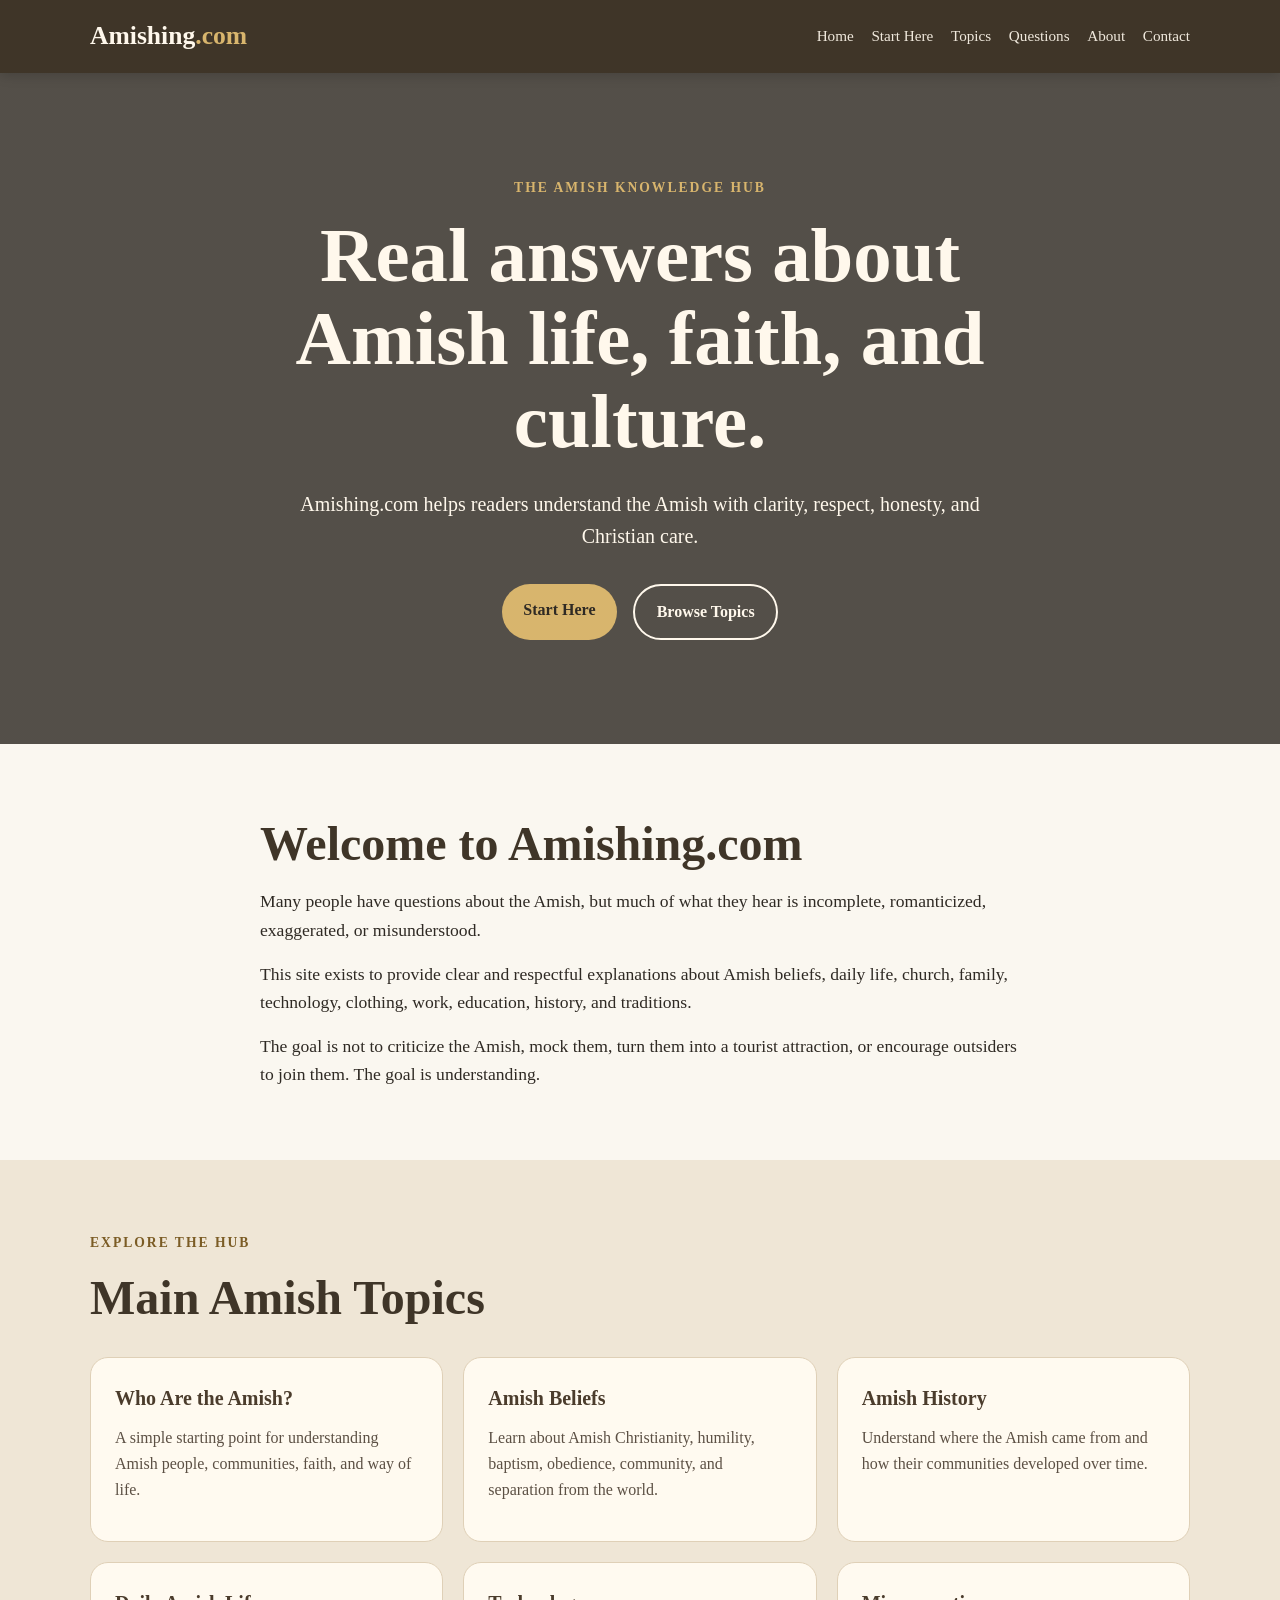
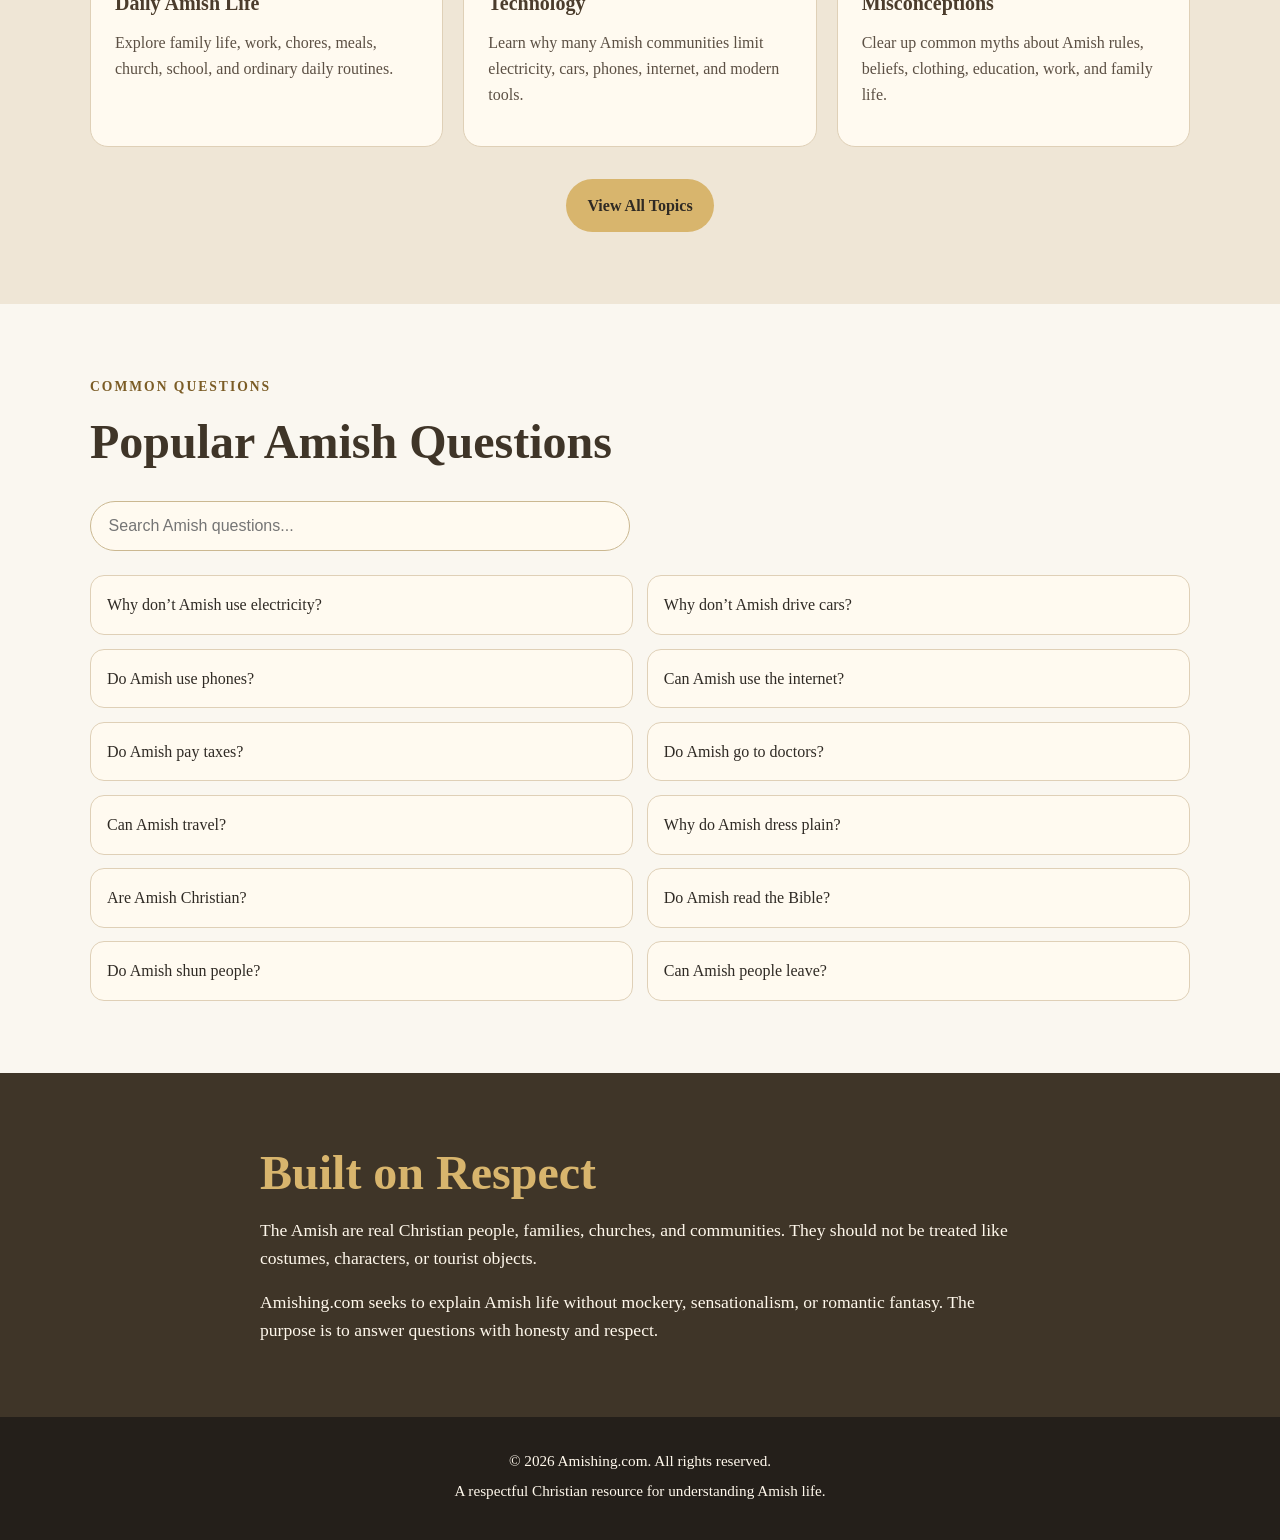
==== index.html @ 1b988a64 "Initial commit" ====
<!DOCTYPE html>
<html lang="en">
  <head>
    <meta charset="UTF-8" />
    <meta name="viewport" content="width=device-width, initial-scale=1.0" />

    <title>Amishing.com | The Amish Knowledge Hub</title>

    <meta
      name="description"
      content="Amishing.com is a respectful Christian knowledge hub for learning about Amish life, beliefs, culture, history, and common questions."
    />

    <link rel="stylesheet" href="styles.css" />
  </head>

  <body>
    <header class="site-header">
      <div class="container nav-container">
        <a href="index.html" class="logo">Amishing<span>.com</span></a>

        <button
          class="menu-toggle"
          id="menuToggle"
          aria-label="Open navigation menu"
        >
          ☰
        </button>

        <nav class="nav-menu" id="navMenu">
          <a href="index.html">Home</a>
          <a href="amish-overview.html">Start Here</a>
          <a href="topics.html">Topics</a>
          <a href="faq.html">Questions</a>
          <a href="about.html">About</a>
          <a href="contact.html">Contact</a>
        </nav>
      </div>
    </header>

    <main>
      <section class="hero">
        <div class="container hero-content">
          <p class="eyebrow">The Amish knowledge hub</p>

          <h1>Real answers about Amish life, faith, and culture.</h1>

          <p class="hero-text">
            Amishing.com helps readers understand the Amish with clarity,
            respect, honesty, and Christian care.
          </p>

          <div class="hero-buttons">
            <a href="amish-overview.html" class="btn primary">Start Here</a>
            <a href="topics.html" class="btn secondary">Browse Topics</a>
          </div>
        </div>
      </section>

      <section class="section intro">
        <div class="container narrow">
          <h2>Welcome to Amishing.com</h2>

          <p>
            Many people have questions about the Amish, but much of what they
            hear is incomplete, romanticized, exaggerated, or misunderstood.
          </p>

          <p>
            This site exists to provide clear and respectful explanations about
            Amish beliefs, daily life, church, family, technology, clothing,
            work, education, history, and traditions.
          </p>

          <p>
            The goal is not to criticize the Amish, mock them, turn them into a
            tourist attraction, or encourage outsiders to join them. The goal is
            understanding.
          </p>
        </div>
      </section>

      <section class="section hub-section">
        <div class="container">
          <div class="section-heading">
            <p class="eyebrow dark">Explore the hub</p>
            <h2>Main Amish Topics</h2>
          </div>

          <div class="card-grid">
            <a href="amish-overview.html" class="card">
              <h3>Who Are the Amish?</h3>
              <p>
                A simple starting point for understanding Amish people,
                communities, faith, and way of life.
              </p>
            </a>

            <a href="amish-beliefs.html" class="card">
              <h3>Amish Beliefs</h3>
              <p>
                Learn about Amish Christianity, humility, baptism, obedience,
                community, and separation from the world.
              </p>
            </a>

            <a href="amish-history.html" class="card">
              <h3>Amish History</h3>
              <p>
                Understand where the Amish came from and how their communities
                developed over time.
              </p>
            </a>

            <a href="amish-life.html" class="card">
              <h3>Daily Amish Life</h3>
              <p>
                Explore family life, work, chores, meals, church, school, and
                ordinary daily routines.
              </p>
            </a>

            <a href="amish-technology.html" class="card">
              <h3>Technology</h3>
              <p>
                Learn why many Amish communities limit electricity, cars,
                phones, internet, and modern tools.
              </p>
            </a>

            <a href="amish-misconceptions.html" class="card">
              <h3>Misconceptions</h3>
              <p>
                Clear up common myths about Amish rules, beliefs, clothing,
                education, work, and family life.
              </p>
            </a>
          </div>

          <div class="center-button">
            <a href="topics.html" class="btn primary">View All Topics</a>
          </div>
        </div>
      </section>

      <section class="section question-section">
        <div class="container">
          <div class="section-heading">
            <p class="eyebrow dark">Common questions</p>
            <h2>Popular Amish Questions</h2>
          </div>

          <input
            type="text"
            id="questionSearch"
            class="search-box"
            placeholder="Search Amish questions..."
          />

          <div class="question-list" id="questionList">
            <a href="amish-electricity.html"
              >Why don’t Amish use electricity?</a
            >
            <a href="amish-cars.html">Why don’t Amish drive cars?</a>
            <a href="amish-phones.html">Do Amish use phones?</a>
            <a href="amish-internet.html">Can Amish use the internet?</a>
            <a href="amish-taxes.html">Do Amish pay taxes?</a>
            <a href="amish-healthcare.html">Do Amish go to doctors?</a>
            <a href="amish-travel.html">Can Amish travel?</a>
            <a href="amish-dress.html">Why do Amish dress plain?</a>
            <a href="amish-faith.html">Are Amish Christian?</a>
            <a href="amish-bible.html">Do Amish read the Bible?</a>
            <a href="amish-shunning.html">Do Amish shun people?</a>
            <a href="amish-leaving.html">Can Amish people leave?</a>
          </div>
        </div>
      </section>

      <section class="section values-section">
        <div class="container narrow">
          <h2>Built on Respect</h2>

          <p>
            The Amish are real Christian people, families, churches, and
            communities. They should not be treated like costumes, characters,
            or tourist objects.
          </p>

          <p>
            Amishing.com seeks to explain Amish life without mockery,
            sensationalism, or romantic fantasy. The purpose is to answer
            questions with honesty and respect.
          </p>
        </div>
      </section>
    </main>

    <footer class="site-footer">
      <div class="container footer-content">
        <p>&copy; <span id="year"></span> Amishing.com. All rights reserved.</p>
        <p>A respectful Christian resource for understanding Amish life.</p>
      </div>
    </footer>

    <script src="main.js"></script>
  </body>
</html>
---- styles.css ----
* {
  box-sizing: border-box;
  margin: 0;
  padding: 0;
}

body {
  font-family: Georgia, "Times New Roman", serif;
  line-height: 1.6;
  color: #2f2a24;
  background: #faf7f0;
}

a {
  color: inherit;
  text-decoration: none;
}

.container {
  width: min(1100px, 92%);
  margin: 0 auto;
}

.narrow {
  max-width: 760px;
}

.site-header {
  background: #3f3528;
  color: #fff8ec;
  padding: 1rem 0;
  position: sticky;
  top: 0;
  z-index: 50;
  box-shadow: 0 2px 12px rgba(0, 0, 0, 0.18);
}

.nav-container {
  display: flex;
  justify-content: space-between;
  align-items: center;
  gap: 1rem;
}

.logo {
  font-size: 1.6rem;
  font-weight: bold;
  white-space: nowrap;
}

.logo span {
  color: #d8b56d;
}

.nav-menu {
  display: flex;
  align-items: center;
  gap: 1.1rem;
}

.nav-menu a {
  font-size: 0.95rem;
  opacity: 0.92;
  transition: color 0.2s ease, opacity 0.2s ease;
}

.nav-menu a:hover {
  color: #d8b56d;
  opacity: 1;
}

.menu-toggle {
  display: none;
  background: none;
  border: none;
  color: #fff8ec;
  font-size: 1.9rem;
  cursor: pointer;
}

.hero {
  background: linear-gradient(rgba(47, 42, 36, 0.82), rgba(47, 42, 36, 0.82)),
    url("logo.png");
  background-size: cover;
  background-position: center;
  color: #fff8ec;
  text-align: center;
  padding: 6.5rem 0;
}

.hero-content {
  max-width: 850px;
}

.eyebrow {
  text-transform: uppercase;
  letter-spacing: 2px;
  color: #d8b56d;
  font-size: 0.85rem;
  font-weight: bold;
  margin-bottom: 1rem;
}

.eyebrow.dark {
  color: #7b5c25;
}

h1 {
  font-size: clamp(2.4rem, 6vw, 4.8rem);
  line-height: 1.08;
  margin-bottom: 1.5rem;
}

h2 {
  font-size: clamp(2rem, 4vw, 3rem);
  line-height: 1.15;
  color: #3f3528;
}

h3 {
  font-size: 1.25rem;
  color: #4b3c2c;
}

.hero-text {
  font-size: 1.25rem;
  max-width: 720px;
  margin: 0 auto 2rem;
}

.hero-buttons {
  display: flex;
  gap: 1rem;
  justify-content: center;
  flex-wrap: wrap;
}

.btn {
  display: inline-block;
  padding: 0.85rem 1.35rem;
  border-radius: 999px;
  font-weight: bold;
  transition: transform 0.2s ease, box-shadow 0.2s ease;
}

.btn.primary {
  background: #d8b56d;
  color: #2f2a24;
}

.btn.secondary {
  border: 2px solid #fff8ec;
  color: #fff8ec;
}

.btn:hover {
  transform: translateY(-2px);
  box-shadow: 0 8px 18px rgba(0, 0, 0, 0.18);
}

.section {
  padding: 4.5rem 0;
}

.intro p,
.values-section p {
  margin-top: 1rem;
  font-size: 1.1rem;
}

.hub-section {
  background: #efe6d6;
}

.section-heading {
  margin-bottom: 2rem;
  max-width: 760px;
}

.card-grid {
  display: grid;
  grid-template-columns: repeat(3, 1fr);
  gap: 1.25rem;
}

.card {
  background: #fffaf0;
  padding: 1.5rem;
  border: 1px solid #dfd0b7;
  border-radius: 18px;
  min-height: 185px;
  transition: transform 0.2s ease, box-shadow 0.2s ease;
}

.card h3 {
  margin-bottom: 0.7rem;
}

.card p {
  color: #5c5044;
}

.card:hover {
  transform: translateY(-4px);
  box-shadow: 0 12px 26px rgba(47, 42, 36, 0.14);
}

.center-button {
  text-align: center;
  margin-top: 2rem;
}

.question-section {
  background: #faf7f0;
}

.search-box {
  width: 100%;
  max-width: 540px;
  padding: 0.95rem 1.1rem;
  border: 1px solid #cbb891;
  border-radius: 999px;
  margin-bottom: 1.5rem;
  font-size: 1rem;
  background: #fffaf0;
  color: #2f2a24;
}

.search-box:focus {
  outline: 2px solid #d8b56d;
  outline-offset: 2px;
}

.question-list {
  display: grid;
  grid-template-columns: repeat(2, 1fr);
  gap: 0.85rem;
}

.question-list a {
  background: #fffaf0;
  padding: 1rem;
  border-radius: 14px;
  border: 1px solid #dfd0b7;
  transition: background 0.2s ease, transform 0.2s ease;
}

.question-list a:hover {
  background: #efe6d6;
  transform: translateY(-2px);
}

.values-section {
  background: #3f3528;
  color: #fff8ec;
}

.values-section h2 {
  color: #d8b56d;
}

.site-footer {
  background: #241f1a;
  color: #fff8ec;
  text-align: center;
  padding: 2rem 0;
  font-size: 0.95rem;
}

.footer-content p {
  margin-bottom: 0.35rem;
}

@media (max-width: 900px) {
  .menu-toggle {
    display: block;
  }

  .nav-menu {
    display: none;
    position: absolute;
    top: 72px;
    right: 4%;
    width: 230px;
    background: #3f3528;
    flex-direction: column;
    align-items: flex-start;
    gap: 0;
    padding: 0.8rem;
    border-radius: 14px;
    box-shadow: 0 14px 30px rgba(0, 0, 0, 0.22);
  }

  .nav-menu.active {
    display: flex;
  }

  .nav-menu a {
    width: 100%;
    padding: 0.75rem;
    border-radius: 10px;
  }

  .nav-menu a:hover {
    background: rgba(255, 248, 236, 0.08);
  }

  .card-grid {
    grid-template-columns: 1fr;
  }

  .question-list {
    grid-template-columns: 1fr;
  }

  .hero {
    padding: 4.5rem 0;
  }
}
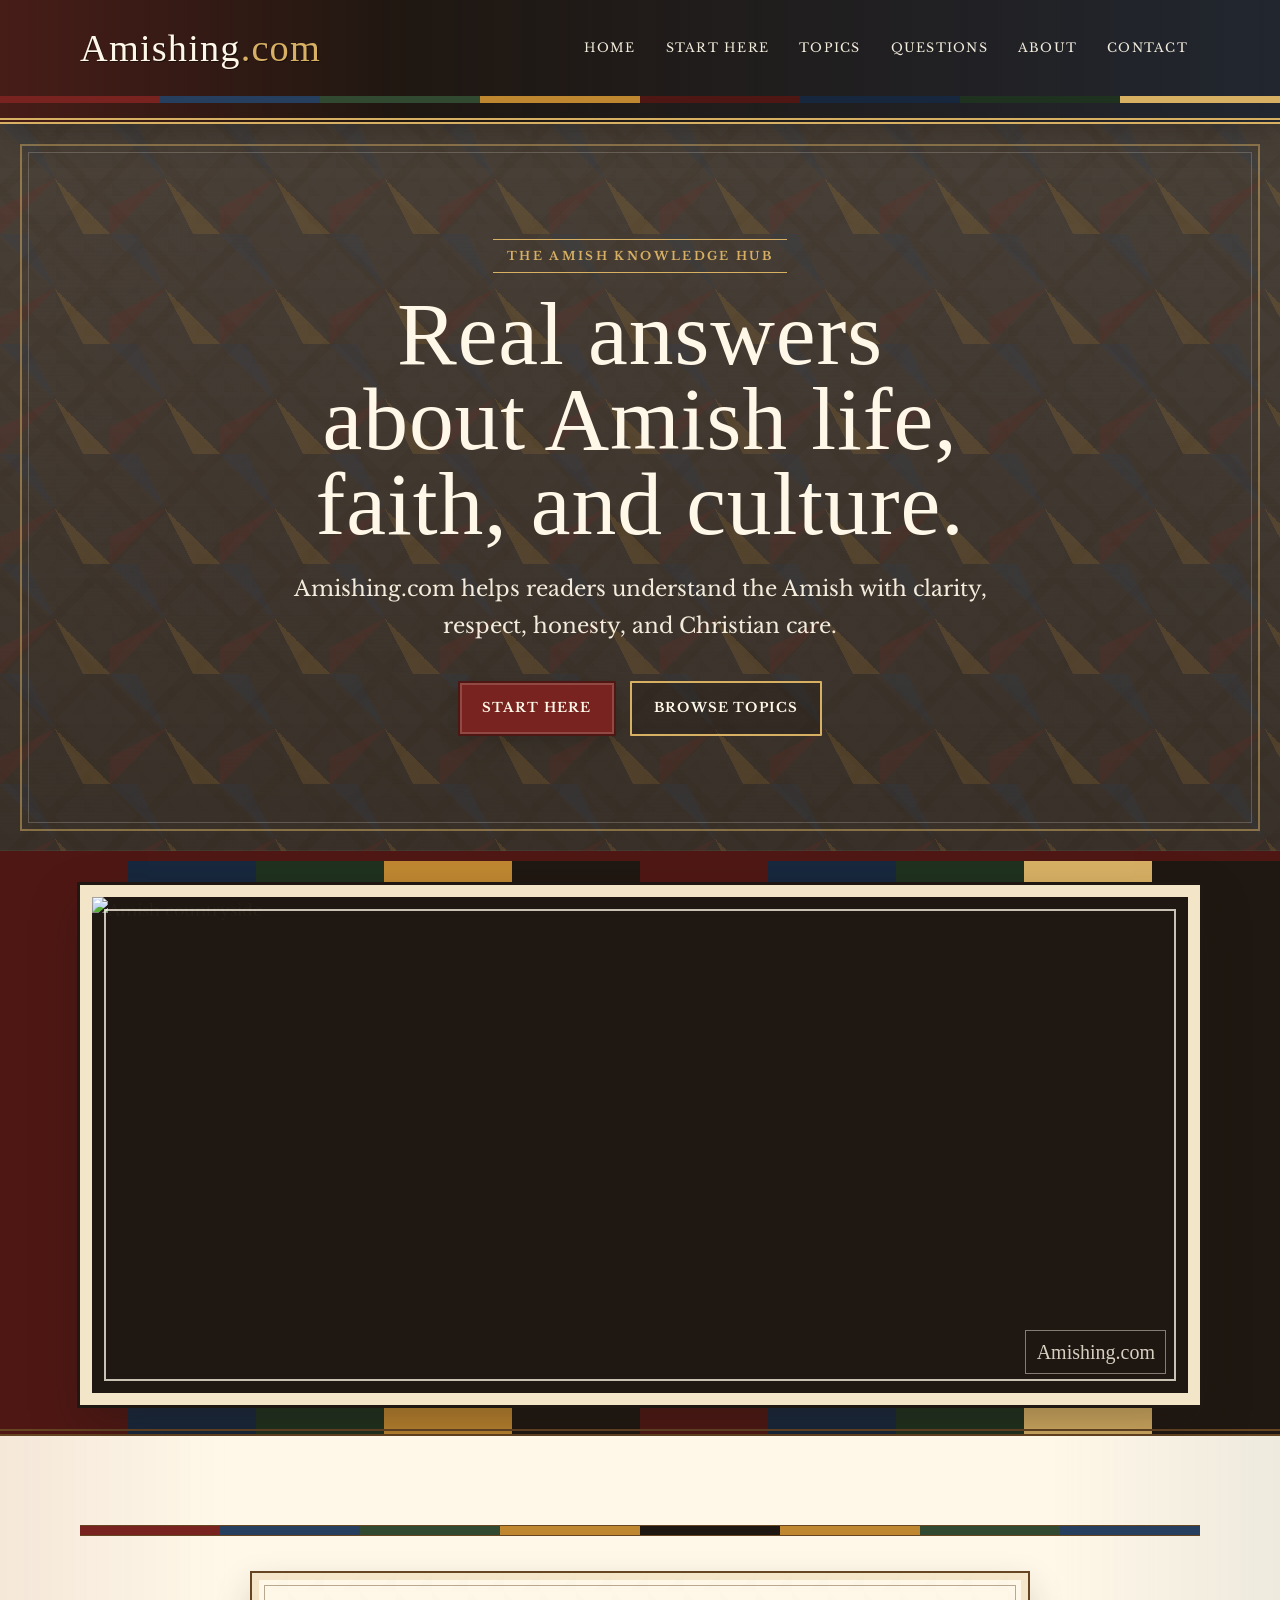
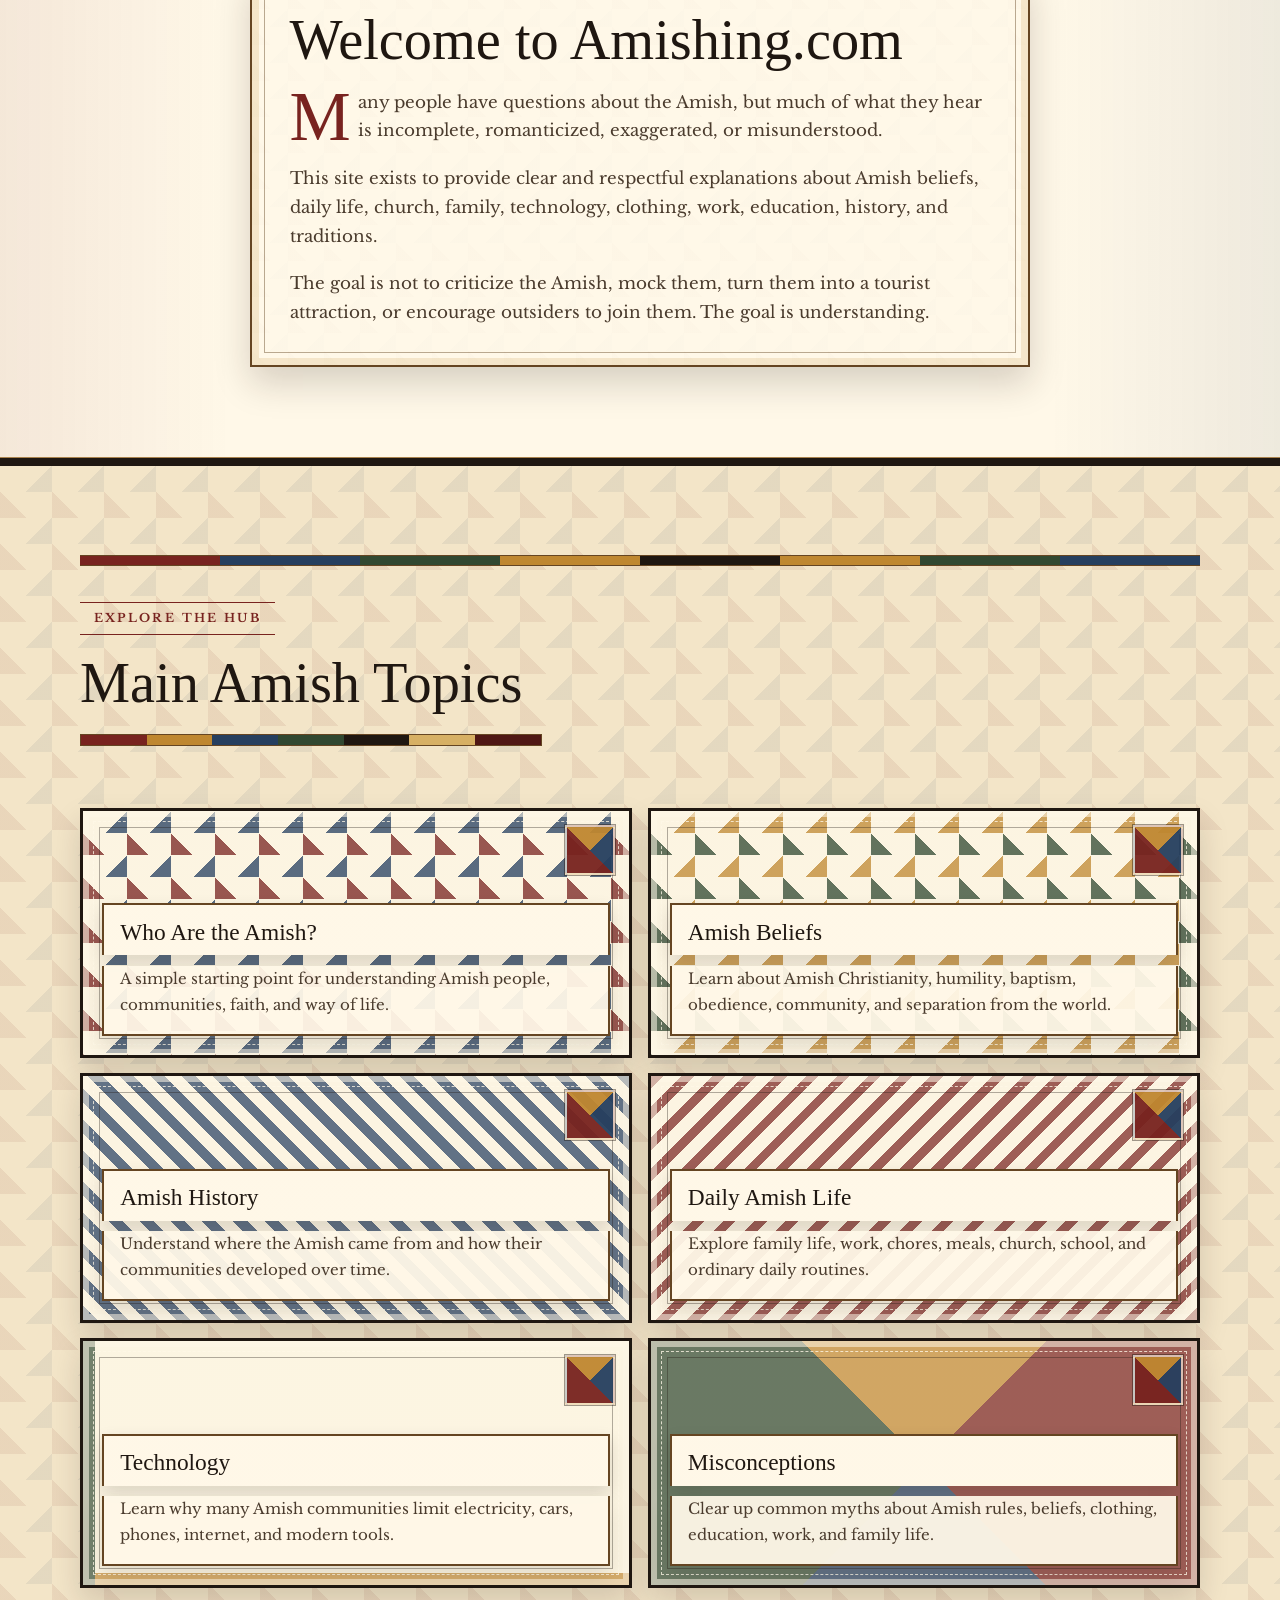
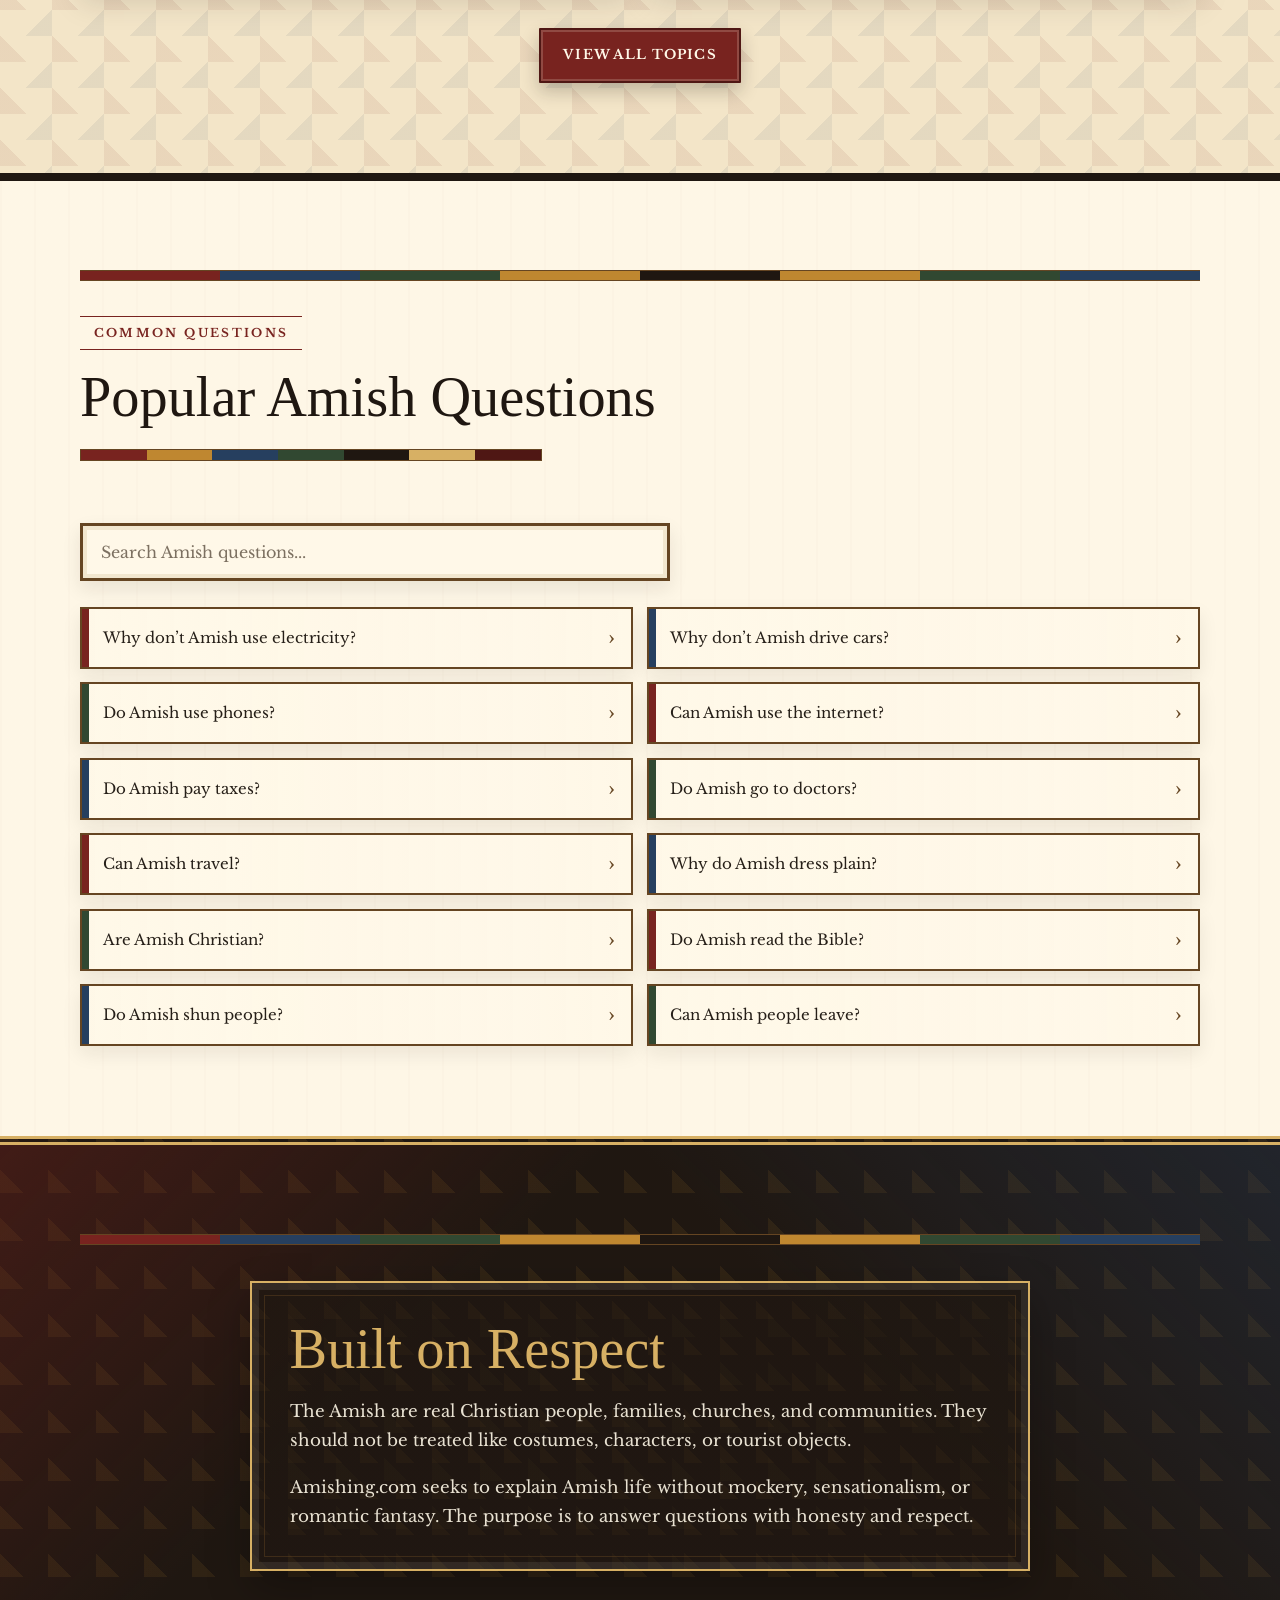
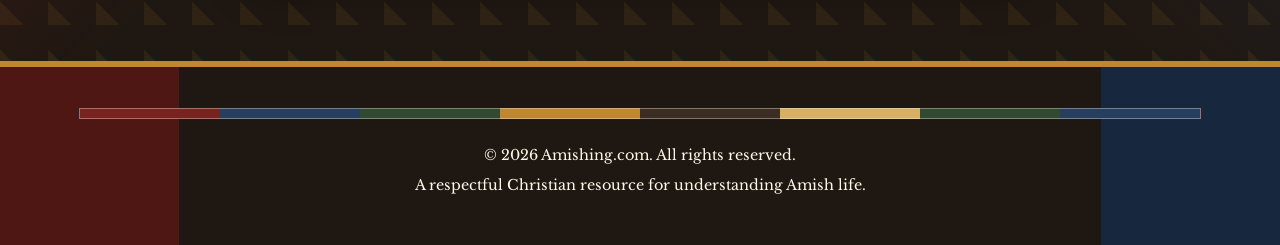
==== commit dd132b60: "Update" ====
--- a/index.html
+++ b/index.html
@@ -53,6 +53,36 @@
           <div class="hero-buttons">
             <a href="amish-overview.html" class="btn primary">Start Here</a>
             <a href="topics.html" class="btn secondary">Browse Topics</a>
+          </div>
+        </div>
+      </section>
+
+      <section class="slideshow-section" aria-label="Amish image slideshow">
+        <div class="container">
+          <div class="slideshow" id="homepageSlideshow">
+            <img
+              src="slideshow1.png"
+              class="slide active"
+              alt="Amish countryside"
+            />
+            <img
+              src="slideshow2.png"
+              class="slide"
+              alt="Amish horse and buggy"
+            />
+            <img src="slideshow3.png" class="slide" alt="Amish farm" />
+            <img
+              src="slideshow4.png"
+              class="slide"
+              alt="Amish community life"
+            />
+            <img src="slideshow5.png" class="slide" alt="Amish home" />
+            <img
+              src="slideshow6.png"
+              class="slide"
+              alt="Amish church and faith"
+            />
+            <img src="slideshow7.png" class="slide" alt="Amish landscape" />
           </div>
         </div>
       </section>
--- a/styles.css
+++ b/styles.css
@@ -1,14 +1,103 @@
+@import url("https://fonts.googleapis.com/css2?family=IM+Fell+English:ital@0;1&family=Libre+Baskerville:wght@400;700&display=swap");
+
+:root {
+  --ink: #261f18;
+  --ink-soft: #4a3b2d;
+
+  --paper: #fbf3df;
+  --paper-warm: #f3e5c8;
+  --paper-deep: #e4cfaa;
+
+  --barn-red: #78231f;
+  --barn-red-dark: #4f1714;
+
+  --indigo: #263f5f;
+  --indigo-dark: #17273d;
+
+  --forest: #314831;
+  --forest-dark: #1f311f;
+
+  --mustard: #bf8730;
+  --mustard-soft: #d7b064;
+
+  --brown: #3a2d21;
+  --brown-dark: #1f1711;
+
+  --line: #a9824c;
+  --line-dark: #654522;
+
+  --cream: #fff8e8;
+
+  --shadow-soft: rgba(31, 23, 17, 0.18);
+  --shadow-deep: rgba(31, 23, 17, 0.34);
+}
+
 * {
   box-sizing: border-box;
   margin: 0;
   padding: 0;
 }
 
+html {
+  scroll-behavior: smooth;
+}
+
 body {
-  font-family: Georgia, "Times New Roman", serif;
-  line-height: 1.6;
-  color: #2f2a24;
-  background: #faf7f0;
+  font-family: "Libre Baskerville", Georgia, "Times New Roman", serif;
+  line-height: 1.72;
+  color: var(--ink);
+  background: radial-gradient(
+      circle at 12% 12%,
+      rgba(120, 35, 31, 0.08),
+      transparent 24%
+    ),
+    radial-gradient(circle at 85% 8%, rgba(38, 63, 95, 0.08), transparent 26%),
+    radial-gradient(circle at 50% 92%, rgba(191, 135, 48, 0.1), transparent 28%),
+    linear-gradient(45deg, rgba(101, 69, 34, 0.055) 25%, transparent 25%) 0 0 /
+      28px 28px,
+    linear-gradient(-45deg, rgba(101, 69, 34, 0.04) 25%, transparent 25%) 0 14px /
+      28px 28px,
+    var(--paper);
+}
+
+body::before {
+  content: "";
+  position: fixed;
+  inset: 0;
+  pointer-events: none;
+  z-index: -1;
+  opacity: 0.14;
+  background-image: linear-gradient(
+      45deg,
+      transparent 46%,
+      var(--line) 47%,
+      var(--line) 53%,
+      transparent 54%
+    ),
+    linear-gradient(
+      -45deg,
+      transparent 46%,
+      var(--line) 47%,
+      var(--line) 53%,
+      transparent 54%
+    );
+  background-size: 96px 96px;
+}
+
+body::after {
+  content: "";
+  position: fixed;
+  inset: 0;
+  pointer-events: none;
+  z-index: -1;
+  opacity: 0.18;
+  background: repeating-linear-gradient(
+    0deg,
+    rgba(31, 23, 17, 0.035) 0,
+    rgba(31, 23, 17, 0.035) 1px,
+    transparent 1px,
+    transparent 4px
+  );
 }
 
 a {
@@ -17,22 +106,49 @@
 }
 
 .container {
-  width: min(1100px, 92%);
+  width: min(1120px, 92%);
   margin: 0 auto;
 }
 
 .narrow {
-  max-width: 760px;
-}
+  max-width: 780px;
+}
+
+/* HEADER */
 
 .site-header {
-  background: #3f3528;
-  color: #fff8ec;
-  padding: 1rem 0;
+  background: linear-gradient(
+      90deg,
+      rgba(120, 35, 31, 0.45),
+      transparent 32%,
+      rgba(38, 63, 95, 0.38)
+    ),
+    var(--brown-dark);
+  color: var(--cream);
+  padding: 0.95rem 0;
   position: sticky;
   top: 0;
   z-index: 50;
-  box-shadow: 0 2px 12px rgba(0, 0, 0, 0.18);
+  border-bottom: 6px double var(--mustard-soft);
+  box-shadow: 0 10px 28px var(--shadow-deep);
+}
+
+.site-header::after {
+  content: "";
+  display: block;
+  height: 7px;
+  margin-top: 0.9rem;
+  background: linear-gradient(
+    90deg,
+    var(--barn-red) 0 12.5%,
+    var(--indigo) 12.5% 25%,
+    var(--forest) 25% 37.5%,
+    var(--mustard) 37.5% 50%,
+    var(--barn-red-dark) 50% 62.5%,
+    var(--indigo-dark) 62.5% 75%,
+    var(--forest-dark) 75% 87.5%,
+    var(--mustard-soft) 87.5% 100%
+  );
 }
 
 .nav-container {
@@ -43,192 +159,628 @@
 }
 
 .logo {
-  font-size: 1.6rem;
-  font-weight: bold;
+  font-family: "IM Fell English", Georgia, serif;
+  font-size: clamp(1.85rem, 3vw, 2.4rem);
+  font-weight: 400;
+  letter-spacing: 0.03em;
   white-space: nowrap;
+  color: var(--cream);
+  text-shadow: 1px 1px 0 rgba(0, 0, 0, 0.45);
 }
 
 .logo span {
-  color: #d8b56d;
+  color: var(--mustard-soft);
 }
 
 .nav-menu {
   display: flex;
   align-items: center;
-  gap: 1.1rem;
+  gap: 0.35rem;
 }
 
 .nav-menu a {
-  font-size: 0.95rem;
-  opacity: 0.92;
-  transition: color 0.2s ease, opacity 0.2s ease;
+  font-size: 0.78rem;
+  letter-spacing: 0.1em;
+  text-transform: uppercase;
+  padding: 0.55rem 0.7rem;
+  border: 1px solid transparent;
+  color: var(--cream);
+  opacity: 0.94;
+  transition: background 0.2s ease, border-color 0.2s ease, color 0.2s ease;
 }
 
 .nav-menu a:hover {
-  color: #d8b56d;
-  opacity: 1;
+  color: var(--mustard-soft);
+  background: rgba(255, 248, 232, 0.07);
+  border-color: rgba(215, 176, 100, 0.55);
 }
 
 .menu-toggle {
   display: none;
-  background: none;
-  border: none;
-  color: #fff8ec;
-  font-size: 1.9rem;
+  background: rgba(255, 248, 232, 0.04);
+  border: 2px solid rgba(215, 176, 100, 0.8);
+  color: var(--cream);
+  font-size: 1.8rem;
+  width: 44px;
+  height: 44px;
   cursor: pointer;
 }
 
+/* HERO */
+
 .hero {
-  background: linear-gradient(rgba(47, 42, 36, 0.82), rgba(47, 42, 36, 0.82)),
+  position: relative;
+  overflow: hidden;
+  background: linear-gradient(rgba(31, 23, 17, 0.8), rgba(31, 23, 17, 0.88)),
     url("logo.png");
   background-size: cover;
   background-position: center;
-  color: #fff8ec;
+  color: var(--cream);
   text-align: center;
-  padding: 6.5rem 0;
+  padding: clamp(5.5rem, 9vw, 8.6rem) 0;
+  border-bottom: 10px solid var(--barn-red-dark);
+}
+
+.hero::before {
+  content: "";
+  position: absolute;
+  inset: 1.25rem;
+  border: 2px solid rgba(215, 176, 100, 0.5);
+  outline: 1px solid rgba(255, 248, 232, 0.2);
+  outline-offset: -9px;
+  pointer-events: none;
+  z-index: 1;
+}
+
+.hero::after {
+  content: "";
+  position: absolute;
+  inset: 0;
+  opacity: 0.17;
+  background: conic-gradient(
+      from 45deg,
+      transparent 0 25%,
+      var(--mustard) 25% 30%,
+      transparent 30% 50%,
+      var(--barn-red) 50% 55%,
+      transparent 55% 75%,
+      var(--indigo) 75% 80%,
+      transparent 80%
+    )
+    0 0 / 110px 110px;
 }
 
 .hero-content {
-  max-width: 850px;
+  position: relative;
+  z-index: 2;
+  max-width: 920px;
 }
 
 .eyebrow {
+  display: inline-block;
+  color: var(--mustard-soft);
+  font-size: 0.74rem;
+  font-weight: 700;
+  letter-spacing: 0.2em;
   text-transform: uppercase;
-  letter-spacing: 2px;
-  color: #d8b56d;
-  font-size: 0.85rem;
-  font-weight: bold;
-  margin-bottom: 1rem;
+  margin-bottom: 1.15rem;
+  padding: 0.35rem 0.85rem;
+  border-top: 1px solid currentColor;
+  border-bottom: 1px solid currentColor;
 }
 
 .eyebrow.dark {
-  color: #7b5c25;
+  color: var(--barn-red);
+}
+
+h1,
+h2,
+h3 {
+  font-family: "IM Fell English", Georgia, serif;
+  font-weight: 400;
 }
 
 h1 {
-  font-size: clamp(2.4rem, 6vw, 4.8rem);
-  line-height: 1.08;
-  margin-bottom: 1.5rem;
+  font-size: clamp(2.9rem, 7vw, 6rem);
+  line-height: 0.95;
+  letter-spacing: 0.01em;
+  margin-bottom: 1.55rem;
+  text-wrap: balance;
 }
 
 h2 {
-  font-size: clamp(2rem, 4vw, 3rem);
-  line-height: 1.15;
-  color: #3f3528;
+  font-size: clamp(2.2rem, 4.4vw, 3.65rem);
+  line-height: 1.05;
+  color: var(--brown-dark);
+  text-wrap: balance;
 }
 
 h3 {
-  font-size: 1.25rem;
-  color: #4b3c2c;
+  font-size: 1.46rem;
+  line-height: 1.12;
+  color: var(--brown-dark);
 }
 
 .hero-text {
-  font-size: 1.25rem;
-  max-width: 720px;
-  margin: 0 auto 2rem;
+  font-size: clamp(1.05rem, 2vw, 1.34rem);
+  max-width: 770px;
+  margin: 0 auto 2.25rem;
+  color: rgba(255, 248, 232, 0.94);
 }
 
 .hero-buttons {
   display: flex;
-  gap: 1rem;
+  gap: 0.9rem;
   justify-content: center;
   flex-wrap: wrap;
 }
 
 .btn {
   display: inline-block;
-  padding: 0.85rem 1.35rem;
-  border-radius: 999px;
-  font-weight: bold;
-  transition: transform 0.2s ease, box-shadow 0.2s ease;
+  padding: 0.88rem 1.38rem;
+  font-size: 0.82rem;
+  font-weight: 700;
+  letter-spacing: 0.09em;
+  text-transform: uppercase;
+  border-radius: 1px;
+  border: 2px solid transparent;
+  transition: background 0.2s ease, color 0.2s ease, transform 0.2s ease;
 }
 
 .btn.primary {
-  background: #d8b56d;
-  color: #2f2a24;
+  background: var(--barn-red);
+  color: var(--cream);
+  border-color: var(--barn-red-dark);
+  box-shadow: inset 0 0 0 2px rgba(255, 248, 232, 0.18),
+    0 8px 18px rgba(31, 23, 17, 0.24);
 }
 
 .btn.secondary {
-  border: 2px solid #fff8ec;
-  color: #fff8ec;
+  background: rgba(31, 23, 17, 0.28);
+  border-color: var(--mustard-soft);
+  color: var(--cream);
 }
 
 .btn:hover {
   transform: translateY(-2px);
-  box-shadow: 0 8px 18px rgba(0, 0, 0, 0.18);
-}
+  background: var(--indigo);
+  color: var(--cream);
+}
+
+/* SLIDESHOW */
+
+.slideshow-section {
+  background: linear-gradient(
+    90deg,
+    var(--barn-red-dark) 0 10%,
+    var(--indigo-dark) 10% 20%,
+    var(--forest-dark) 20% 30%,
+    var(--mustard) 30% 40%,
+    var(--brown-dark) 40% 50%,
+    var(--barn-red-dark) 50% 60%,
+    var(--indigo-dark) 60% 70%,
+    var(--forest-dark) 70% 80%,
+    var(--mustard-soft) 80% 90%,
+    var(--brown-dark) 90% 100%
+  );
+  padding: 1.5rem 0;
+  border-bottom: 7px double var(--line-dark);
+}
+
+.slideshow {
+  position: relative;
+  width: 100%;
+  height: clamp(270px, 42vw, 520px);
+  overflow: hidden;
+  border: 12px solid var(--paper-warm);
+  outline: 3px solid var(--brown-dark);
+  background: var(--brown-dark);
+  box-shadow: 0 20px 44px var(--shadow-deep);
+}
+
+.slideshow::before {
+  content: "";
+  position: absolute;
+  inset: 12px;
+  z-index: 2;
+  pointer-events: none;
+  border: 2px solid rgba(255, 248, 232, 0.76);
+  outline: 1px solid rgba(31, 23, 17, 0.42);
+  outline-offset: -7px;
+}
+
+.slideshow::after {
+  content: "Amishing.com";
+  position: absolute;
+  right: 1.35rem;
+  bottom: 1.15rem;
+  z-index: 3;
+  font-family: "IM Fell English", Georgia, serif;
+  font-size: 1.25rem;
+  color: rgba(255, 248, 232, 0.82);
+  background: rgba(31, 23, 17, 0.34);
+  border: 1px solid rgba(255, 248, 232, 0.45);
+  padding: 0.25rem 0.65rem;
+}
+
+.slide {
+  position: absolute;
+  inset: 0;
+  width: 100%;
+  height: 100%;
+  object-fit: cover;
+  opacity: 0;
+  transform: scale(1.04);
+  transition: opacity 1.2s ease, transform 4.5s ease;
+}
+
+.slide.active {
+  opacity: 1;
+  transform: scale(1);
+}
+
+/* GENERAL SECTIONS */
 
 .section {
-  padding: 4.5rem 0;
+  position: relative;
+  padding: clamp(4rem, 7vw, 6.35rem) 0;
+}
+
+.section::before {
+  content: "";
+  display: block;
+  height: 9px;
+  width: min(1120px, 92%);
+  margin: 0 auto 2.2rem;
+  background: linear-gradient(
+    90deg,
+    var(--barn-red) 0 12.5%,
+    var(--indigo) 12.5% 25%,
+    var(--forest) 25% 37.5%,
+    var(--mustard) 37.5% 50%,
+    var(--brown-dark) 50% 62.5%,
+    var(--mustard) 62.5% 75%,
+    var(--forest) 75% 87.5%,
+    var(--indigo) 87.5% 100%
+  );
+  border-top: 1px solid var(--line-dark);
+  border-bottom: 1px solid var(--line-dark);
+}
+
+.intro {
+  background: linear-gradient(
+      90deg,
+      rgba(120, 35, 31, 0.08),
+      transparent 18%,
+      transparent 82%,
+      rgba(38, 63, 95, 0.08)
+    ),
+    var(--cream);
+  border-bottom: 1px solid var(--line);
+}
+
+.intro .narrow,
+.values-section .narrow {
+  position: relative;
+  padding: clamp(1.6rem, 4vw, 2.35rem);
+  background: linear-gradient(
+      rgba(255, 248, 232, 0.88),
+      rgba(255, 248, 232, 0.88)
+    ),
+    linear-gradient(45deg, rgba(120, 35, 31, 0.09) 25%, transparent 25%) 0 0 /
+      36px 36px,
+    linear-gradient(-45deg, rgba(38, 63, 95, 0.08) 25%, transparent 25%) 0 18px /
+      36px 36px;
+  border: 2px solid var(--line-dark);
+  box-shadow: inset 0 0 0 7px rgba(191, 135, 48, 0.16),
+    0 16px 34px var(--shadow-soft);
+}
+
+.intro .narrow::before,
+.values-section .narrow::before {
+  content: "";
+  position: absolute;
+  inset: 12px;
+  border: 1px solid rgba(101, 69, 34, 0.45);
+  pointer-events: none;
 }
 
 .intro p,
 .values-section p {
-  margin-top: 1rem;
-  font-size: 1.1rem;
-}
+  margin-top: 1.15rem;
+  font-size: 1.05rem;
+  color: var(--ink-soft);
+}
+
+.intro p:first-of-type::first-letter {
+  font-family: "IM Fell English", Georgia, serif;
+  float: left;
+  font-size: 4.3rem;
+  line-height: 0.84;
+  padding-right: 0.45rem;
+  color: var(--barn-red);
+}
+
+/* HUB / QUILT CARDS */
 
 .hub-section {
-  background: #efe6d6;
+  background: linear-gradient(
+        45deg,
+        rgba(120, 35, 31, 0.08) 25%,
+        transparent 25%
+      )
+      0 0 / 52px 52px,
+    linear-gradient(-45deg, rgba(38, 63, 95, 0.075) 25%, transparent 25%) 0 26px /
+      52px 52px,
+    var(--paper-warm);
+  border-top: 8px solid var(--brown-dark);
+  border-bottom: 8px solid var(--brown-dark);
 }
 
 .section-heading {
-  margin-bottom: 2rem;
-  max-width: 760px;
+  position: relative;
+  margin-bottom: 2.5rem;
+  max-width: 800px;
+  padding-bottom: 1.35rem;
+}
+
+.section-heading::after {
+  content: "";
+  display: block;
+  width: min(460px, 100%);
+  height: 10px;
+  margin-top: 1.35rem;
+  background: linear-gradient(
+    90deg,
+    var(--barn-red) 0 14.28%,
+    var(--mustard) 14.28% 28.56%,
+    var(--indigo) 28.56% 42.84%,
+    var(--forest) 42.84% 57.12%,
+    var(--brown-dark) 57.12% 71.4%,
+    var(--mustard-soft) 71.4% 85.68%,
+    var(--barn-red-dark) 85.68% 100%
+  );
+  border: 1px solid var(--line-dark);
 }
 
 .card-grid {
   display: grid;
-  grid-template-columns: repeat(3, 1fr);
-  gap: 1.25rem;
+  grid-template-columns: repeat(6, 1fr);
+  gap: 0.95rem;
 }
 
 .card {
-  background: #fffaf0;
-  padding: 1.5rem;
-  border: 1px solid #dfd0b7;
-  border-radius: 18px;
-  min-height: 185px;
-  transition: transform 0.2s ease, box-shadow 0.2s ease;
+  position: relative;
+  overflow: hidden;
+  min-height: 250px;
+  padding: 1.2rem;
+  display: flex;
+  align-items: flex-end;
+  background: var(--paper);
+  border: 3px solid var(--brown-dark);
+  box-shadow: inset 0 0 0 6px rgba(255, 248, 232, 0.55),
+    0 14px 28px rgba(31, 23, 17, 0.15);
+  transition: transform 0.2s ease, box-shadow 0.2s ease, filter 0.2s ease;
+}
+
+.card:nth-child(1),
+.card:nth-child(6) {
+  grid-column: span 3;
+}
+
+.card:nth-child(2),
+.card:nth-child(3),
+.card:nth-child(4),
+.card:nth-child(5) {
+  grid-column: span 3;
+}
+
+.card:nth-child(1) {
+  background: linear-gradient(
+      rgba(255, 248, 232, 0.24),
+      rgba(255, 248, 232, 0.24)
+    ),
+    linear-gradient(45deg, var(--barn-red) 25%, transparent 25%) 0 0 / 44px 44px,
+    linear-gradient(-45deg, var(--indigo) 25%, transparent 25%) 0 22px / 44px
+      44px,
+    var(--paper);
+}
+
+.card:nth-child(2) {
+  background: linear-gradient(
+      rgba(255, 248, 232, 0.24),
+      rgba(255, 248, 232, 0.24)
+    ),
+    linear-gradient(45deg, var(--forest) 25%, transparent 25%) 0 0 / 44px 44px,
+    linear-gradient(-45deg, var(--mustard) 25%, transparent 25%) 0 22px / 44px
+      44px,
+    var(--paper);
+}
+
+.card:nth-child(3) {
+  background: linear-gradient(
+      rgba(255, 248, 232, 0.28),
+      rgba(255, 248, 232, 0.28)
+    ),
+    repeating-linear-gradient(
+      45deg,
+      var(--indigo) 0 10px,
+      transparent 10px 22px
+    ),
+    var(--paper);
+}
+
+.card:nth-child(4) {
+  background: linear-gradient(
+      rgba(255, 248, 232, 0.28),
+      rgba(255, 248, 232, 0.28)
+    ),
+    repeating-linear-gradient(
+      -45deg,
+      var(--barn-red) 0 9px,
+      transparent 9px 22px
+    ),
+    var(--paper);
+}
+
+.card:nth-child(5) {
+  background: linear-gradient(
+      rgba(255, 248, 232, 0.32),
+      rgba(255, 248, 232, 0.32)
+    ),
+    linear-gradient(90deg, var(--forest) 0 12px, transparent 12px 32px),
+    linear-gradient(0deg, var(--mustard) 0 12px, transparent 12px 32px),
+    var(--paper);
+}
+
+.card:nth-child(6) {
+  background: linear-gradient(
+      rgba(255, 248, 232, 0.28),
+      rgba(255, 248, 232, 0.28)
+    ),
+    conic-gradient(
+      from 45deg,
+      var(--barn-red),
+      var(--barn-red) 25%,
+      var(--indigo) 25%,
+      var(--indigo) 50%,
+      var(--forest) 50%,
+      var(--forest) 75%,
+      var(--mustard) 75%
+    );
+}
+
+.card::before {
+  content: "";
+  position: absolute;
+  inset: 10px;
+  border: 1px dashed rgba(255, 248, 232, 0.78);
+  outline: 1px solid rgba(31, 23, 17, 0.34);
+  outline-offset: -7px;
+  pointer-events: none;
+}
+
+.card::after {
+  content: "";
+  position: absolute;
+  top: 14px;
+  right: 14px;
+  width: 46px;
+  height: 46px;
+  background: linear-gradient(45deg, var(--barn-red) 0 50%, transparent 50%),
+    linear-gradient(-45deg, var(--indigo) 0 50%, transparent 50%),
+    var(--mustard);
+  border: 2px solid rgba(255, 248, 232, 0.75);
+  box-shadow: 0 0 0 1px rgba(31, 23, 17, 0.45);
+  opacity: 0.95;
+}
+
+.card h3,
+.card p {
+  position: relative;
+  z-index: 2;
 }
 
 .card h3 {
-  margin-bottom: 0.7rem;
+  margin-bottom: 0.65rem;
+  padding-bottom: 0.55rem;
+  border-bottom: 2px solid rgba(101, 69, 34, 0.34);
 }
 
 .card p {
-  color: #5c5044;
+  color: var(--ink-soft);
+  font-size: 0.94rem;
+}
+
+.card > h3,
+.card > p {
+  display: block;
+}
+
+.card h3:first-child {
+  background: linear-gradient(
+      rgba(255, 248, 232, 0.94),
+      rgba(255, 248, 232, 0.94)
+    ),
+    var(--paper);
+}
+
+.card {
+  flex-direction: column;
+  justify-content: flex-end;
+}
+
+.card h3,
+.card p {
+  width: 100%;
+}
+
+.card h3 {
+  padding: 0.85rem 1rem 0.65rem;
+  background: rgba(255, 248, 232, 0.94);
+  border: 2px solid var(--line-dark);
+  border-bottom: none;
+  box-shadow: 0 8px 18px rgba(31, 23, 17, 0.14);
+}
+
+.card p {
+  padding: 0 1rem 1rem;
+  background: rgba(255, 248, 232, 0.94);
+  border-left: 2px solid var(--line-dark);
+  border-right: 2px solid var(--line-dark);
+  border-bottom: 2px solid var(--line-dark);
+  box-shadow: 0 10px 20px rgba(31, 23, 17, 0.12);
 }
 
 .card:hover {
   transform: translateY(-4px);
-  box-shadow: 0 12px 26px rgba(47, 42, 36, 0.14);
+  filter: saturate(1.08);
+  box-shadow: 0 18px 34px rgba(31, 23, 17, 0.24),
+    inset 0 0 0 6px rgba(255, 248, 232, 0.68);
 }
 
 .center-button {
   text-align: center;
-  margin-top: 2rem;
-}
+  margin-top: 2.5rem;
+}
+
+/* QUESTIONS */
 
 .question-section {
-  background: #faf7f0;
+  background: linear-gradient(
+      rgba(255, 248, 232, 0.78),
+      rgba(255, 248, 232, 0.78)
+    ),
+    repeating-linear-gradient(
+      90deg,
+      rgba(120, 35, 31, 0.08) 0 2px,
+      transparent 2px 34px
+    ),
+    var(--paper);
 }
 
 .search-box {
   width: 100%;
-  max-width: 540px;
-  padding: 0.95rem 1.1rem;
-  border: 1px solid #cbb891;
-  border-radius: 999px;
-  margin-bottom: 1.5rem;
+  max-width: 590px;
+  padding: 1rem 1.15rem;
+  border: 3px solid var(--line-dark);
+  border-radius: 0;
+  margin-bottom: 1.65rem;
+  font-family: "Libre Baskerville", Georgia, serif;
   font-size: 1rem;
-  background: #fffaf0;
-  color: #2f2a24;
+  background: var(--cream);
+  color: var(--ink);
+  box-shadow: inset 0 0 0 4px rgba(185, 154, 98, 0.18),
+    0 8px 18px rgba(31, 23, 17, 0.09);
+}
+
+.search-box::placeholder {
+  color: rgba(74, 59, 45, 0.72);
 }
 
 .search-box:focus {
-  outline: 2px solid #d8b56d;
-  outline-offset: 2px;
+  outline: 3px solid var(--mustard);
+  outline-offset: 3px;
 }
 
 .question-list {
@@ -238,57 +790,135 @@
 }
 
 .question-list a {
-  background: #fffaf0;
-  padding: 1rem;
-  border-radius: 14px;
-  border: 1px solid #dfd0b7;
-  transition: background 0.2s ease, transform 0.2s ease;
+  position: relative;
+  background: linear-gradient(
+      90deg,
+      rgba(255, 248, 232, 0.96),
+      rgba(255, 248, 232, 0.88)
+    ),
+    var(--cream);
+  padding: 1rem 1rem 1rem 1.3rem;
+  border: 2px solid var(--line-dark);
+  box-shadow: inset 7px 0 0 var(--barn-red), 0 8px 18px rgba(31, 23, 17, 0.08);
+  font-size: 0.94rem;
+  transition: background 0.2s ease, transform 0.2s ease, box-shadow 0.2s ease;
+}
+
+.question-list a::after {
+  content: "›";
+  position: absolute;
+  right: 1rem;
+  top: 50%;
+  transform: translateY(-50%);
+  font-family: "IM Fell English", Georgia, serif;
+  font-size: 1.35rem;
+  color: var(--line-dark);
+}
+
+.question-list a:nth-child(3n + 2) {
+  box-shadow: inset 7px 0 0 var(--indigo), 0 8px 18px rgba(31, 23, 17, 0.08);
+}
+
+.question-list a:nth-child(3n + 3) {
+  box-shadow: inset 7px 0 0 var(--forest), 0 8px 18px rgba(31, 23, 17, 0.08);
 }
 
 .question-list a:hover {
-  background: #efe6d6;
-  transform: translateY(-2px);
-}
+  background: var(--paper-warm);
+  transform: translateX(4px);
+}
+
+/* VALUES */
 
 .values-section {
-  background: #3f3528;
-  color: #fff8ec;
+  background: linear-gradient(135deg, rgba(120, 35, 31, 0.38), transparent 34%),
+    linear-gradient(225deg, rgba(38, 63, 95, 0.34), transparent 36%),
+    linear-gradient(45deg, rgba(191, 135, 48, 0.1) 25%, transparent 25%) 0 0 /
+      48px 48px,
+    var(--brown-dark);
+  color: var(--cream);
+  border-top: 9px double var(--mustard-soft);
 }
 
 .values-section h2 {
-  color: #d8b56d;
-}
+  color: var(--mustard-soft);
+}
+
+.values-section p {
+  color: rgba(255, 248, 232, 0.9);
+}
+
+.values-section .narrow {
+  background: linear-gradient(rgba(31, 23, 17, 0.72), rgba(31, 23, 17, 0.72)),
+    linear-gradient(45deg, rgba(191, 135, 48, 0.16) 25%, transparent 25%) 0 0 /
+      36px 36px;
+  border-color: var(--mustard-soft);
+  box-shadow: inset 0 0 0 7px rgba(255, 248, 232, 0.08),
+    0 18px 40px rgba(0, 0, 0, 0.28);
+}
+
+/* FOOTER */
 
 .site-footer {
-  background: #241f1a;
-  color: #fff8ec;
+  position: relative;
+  background: linear-gradient(
+    90deg,
+    var(--barn-red-dark) 0 14%,
+    var(--brown-dark) 14% 86%,
+    var(--indigo-dark) 86% 100%
+  );
+  color: var(--cream);
   text-align: center;
-  padding: 2rem 0;
-  font-size: 0.95rem;
+  padding: 2.6rem 0;
+  font-size: 0.9rem;
+  border-top: 6px solid var(--mustard);
+}
+
+.site-footer::before {
+  content: "";
+  display: block;
+  height: 9px;
+  width: min(1120px, 92%);
+  margin: 0 auto 1.45rem;
+  background: linear-gradient(
+    90deg,
+    var(--barn-red) 0 12.5%,
+    var(--indigo) 12.5% 25%,
+    var(--forest) 25% 37.5%,
+    var(--mustard) 37.5% 50%,
+    var(--brown) 50% 62.5%,
+    var(--mustard-soft) 62.5% 75%,
+    var(--forest) 75% 87.5%,
+    var(--indigo) 87.5% 100%
+  );
+  border: 1px solid rgba(255, 248, 232, 0.35);
 }
 
 .footer-content p {
   margin-bottom: 0.35rem;
 }
 
+/* RESPONSIVE */
+
 @media (max-width: 900px) {
   .menu-toggle {
-    display: block;
+    display: grid;
+    place-items: center;
   }
 
   .nav-menu {
     display: none;
     position: absolute;
-    top: 72px;
+    top: 82px;
     right: 4%;
-    width: 230px;
-    background: #3f3528;
+    width: 260px;
+    background: var(--brown-dark);
     flex-direction: column;
-    align-items: flex-start;
+    align-items: stretch;
     gap: 0;
     padding: 0.8rem;
-    border-radius: 14px;
-    box-shadow: 0 14px 30px rgba(0, 0, 0, 0.22);
+    border: 3px solid var(--mustard-soft);
+    box-shadow: 0 18px 38px rgba(31, 23, 17, 0.48);
   }
 
   .nav-menu.active {
@@ -297,23 +927,93 @@
 
   .nav-menu a {
     width: 100%;
-    padding: 0.75rem;
-    border-radius: 10px;
-  }
-
-  .nav-menu a:hover {
-    background: rgba(255, 248, 236, 0.08);
+    padding: 0.78rem;
   }
 
   .card-grid {
     grid-template-columns: 1fr;
   }
 
+  .card,
+  .card:nth-child(1),
+  .card:nth-child(2),
+  .card:nth-child(3),
+  .card:nth-child(4),
+  .card:nth-child(5),
+  .card:nth-child(6) {
+    grid-column: span 1;
+  }
+
   .question-list {
     grid-template-columns: 1fr;
   }
 
   .hero {
-    padding: 4.5rem 0;
-  }
-}
+    padding: 5rem 0;
+  }
+
+  .hero::before {
+    inset: 0.75rem;
+  }
+
+  .slideshow-section {
+    padding: 1rem 0;
+  }
+
+  .slideshow {
+    height: clamp(220px, 58vw, 380px);
+    border-width: 7px;
+  }
+
+  .intro .narrow,
+  .values-section .narrow {
+    padding: 1.45rem;
+  }
+}
+
+@media (max-width: 560px) {
+  .container {
+    width: min(94%, 1120px);
+  }
+
+  .logo {
+    font-size: 1.65rem;
+  }
+
+  h1 {
+    font-size: clamp(2.55rem, 13vw, 4rem);
+  }
+
+  .hero-buttons {
+    flex-direction: column;
+    align-items: center;
+  }
+
+  .btn {
+    width: min(100%, 285px);
+    text-align: center;
+  }
+
+  .section {
+    padding: 3.6rem 0;
+  }
+
+  .section::before {
+    margin-bottom: 1.7rem;
+  }
+
+  .card {
+    min-height: 235px;
+    padding: 1rem;
+  }
+
+  .card h3 {
+    font-size: 1.32rem;
+  }
+
+  .slideshow::after {
+    font-size: 1rem;
+    right: 0.9rem;
+    bottom: 0.85rem;
+  }
+}
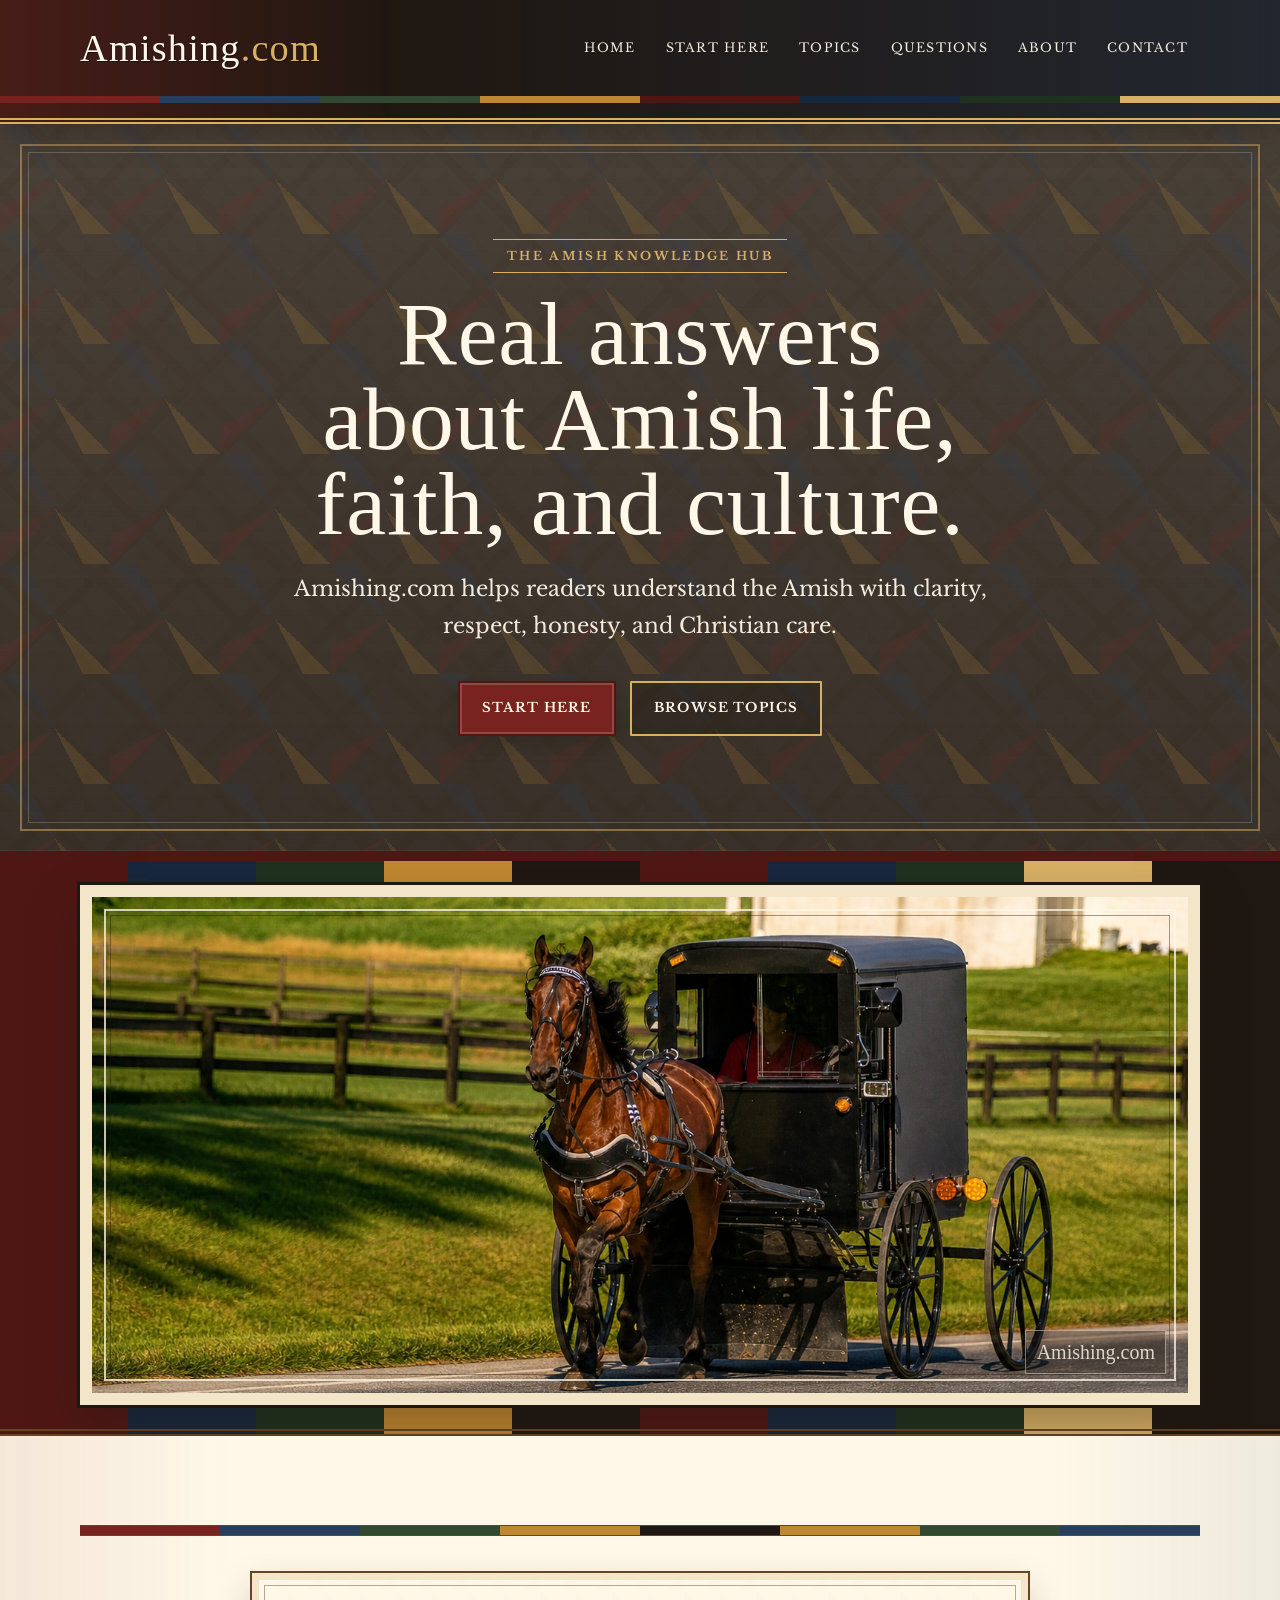
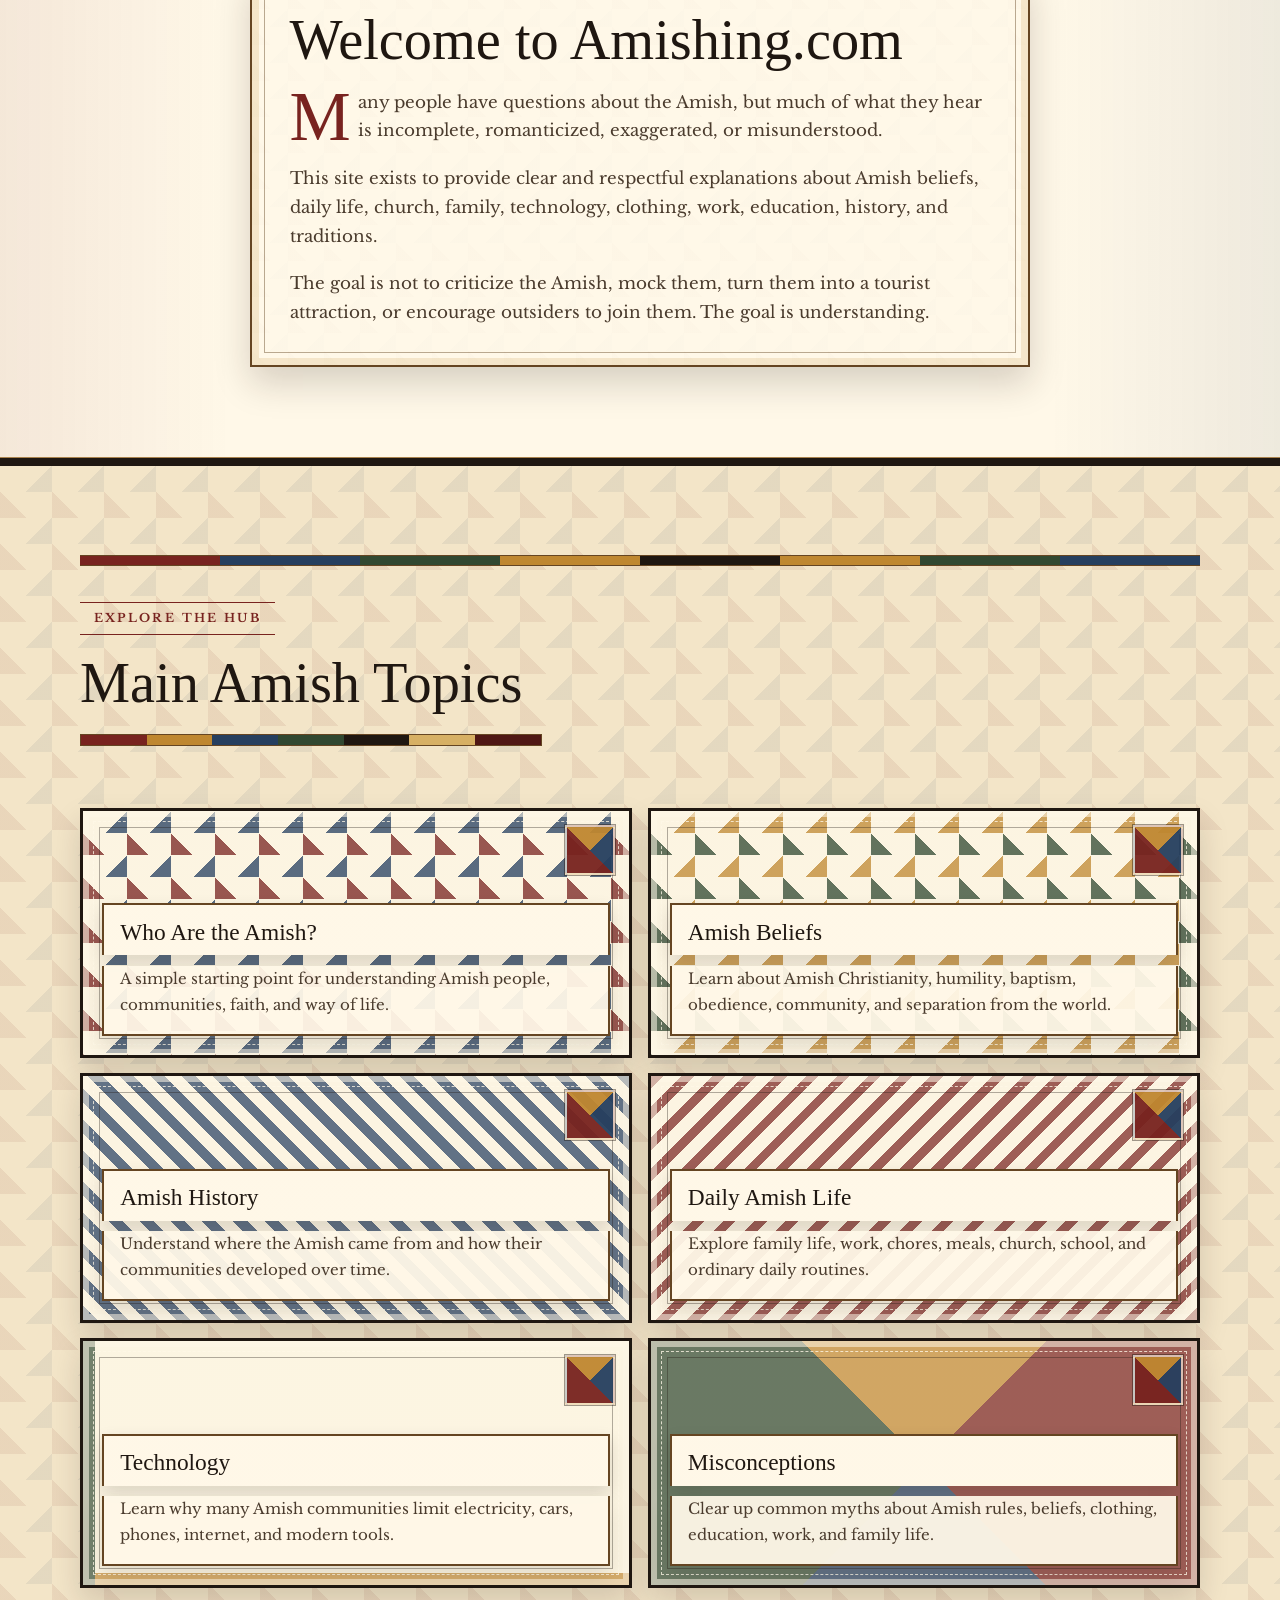
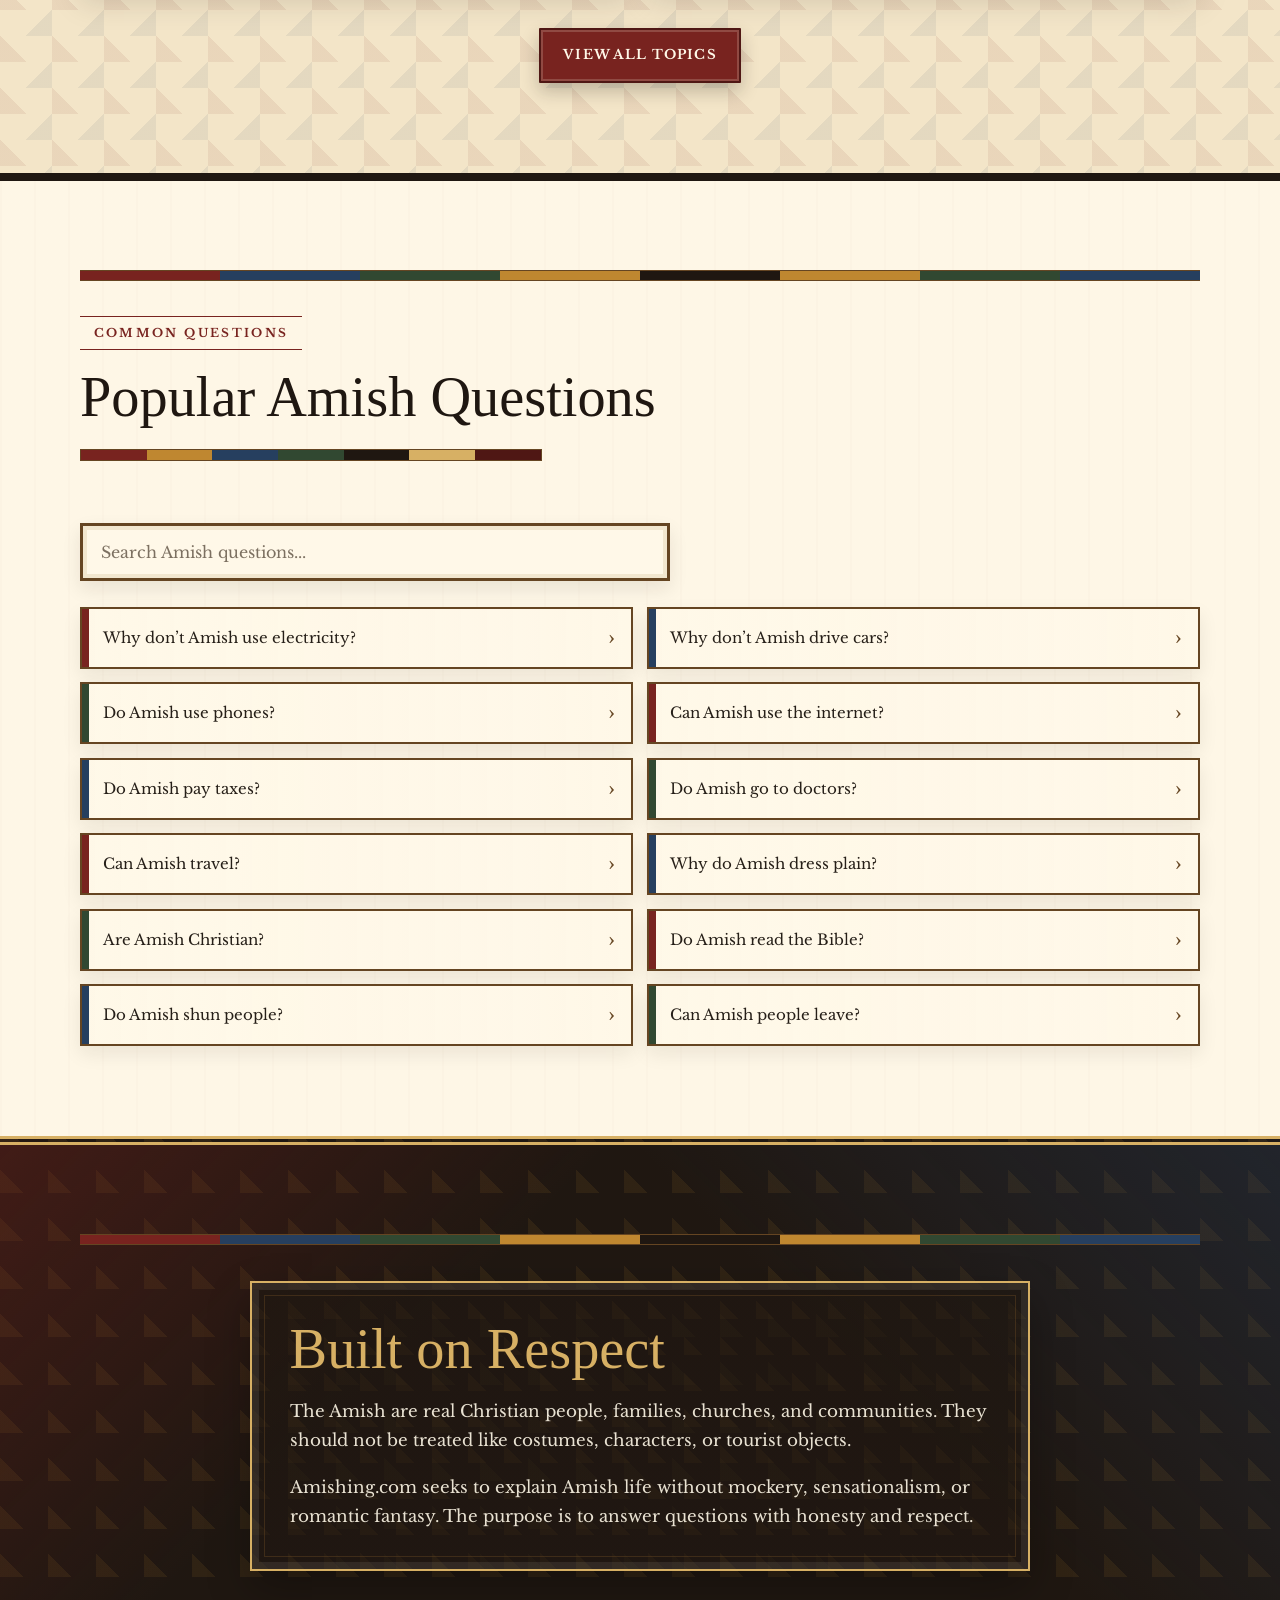
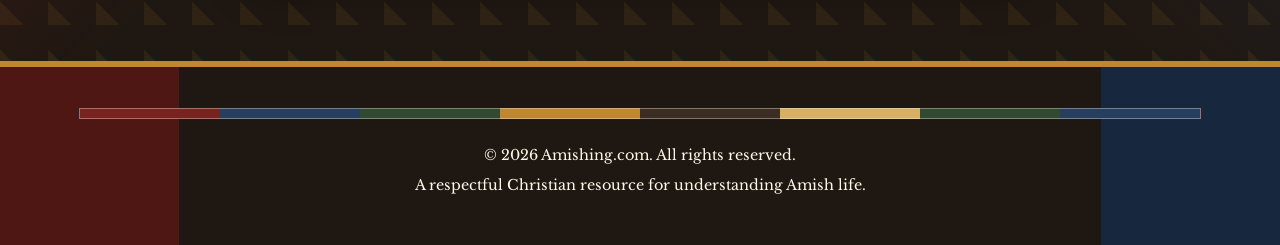
==== commit 47d56412: "Update" ====
--- a/index.html
+++ b/index.html
@@ -232,6 +232,6 @@
       </div>
     </footer>
 
-    <script src="main.js"></script>
+   <script src="main.js?v=5"></script>
   </body>
 </html>
--- a/styles.css
+++ b/styles.css
@@ -46,17 +46,12 @@
   font-family: "Libre Baskerville", Georgia, "Times New Roman", serif;
   line-height: 1.72;
   color: var(--ink);
-  background: radial-gradient(
-      circle at 12% 12%,
-      rgba(120, 35, 31, 0.08),
-      transparent 24%
-    ),
+  background:
+    radial-gradient(circle at 12% 12%, rgba(120, 35, 31, 0.08), transparent 24%),
     radial-gradient(circle at 85% 8%, rgba(38, 63, 95, 0.08), transparent 26%),
     radial-gradient(circle at 50% 92%, rgba(191, 135, 48, 0.1), transparent 28%),
-    linear-gradient(45deg, rgba(101, 69, 34, 0.055) 25%, transparent 25%) 0 0 /
-      28px 28px,
-    linear-gradient(-45deg, rgba(101, 69, 34, 0.04) 25%, transparent 25%) 0 14px /
-      28px 28px,
+    linear-gradient(45deg, rgba(101, 69, 34, 0.055) 25%, transparent 25%) 0 0 / 28px 28px,
+    linear-gradient(-45deg, rgba(101, 69, 34, 0.04) 25%, transparent 25%) 0 14px / 28px 28px,
     var(--paper);
 }
 
@@ -67,20 +62,9 @@
   pointer-events: none;
   z-index: -1;
   opacity: 0.14;
-  background-image: linear-gradient(
-      45deg,
-      transparent 46%,
-      var(--line) 47%,
-      var(--line) 53%,
-      transparent 54%
-    ),
-    linear-gradient(
-      -45deg,
-      transparent 46%,
-      var(--line) 47%,
-      var(--line) 53%,
-      transparent 54%
-    );
+  background-image:
+    linear-gradient(45deg, transparent 46%, var(--line) 47%, var(--line) 53%, transparent 54%),
+    linear-gradient(-45deg, transparent 46%, var(--line) 47%, var(--line) 53%, transparent 54%);
   background-size: 96px 96px;
 }
 
@@ -91,13 +75,14 @@
   pointer-events: none;
   z-index: -1;
   opacity: 0.18;
-  background: repeating-linear-gradient(
-    0deg,
-    rgba(31, 23, 17, 0.035) 0,
-    rgba(31, 23, 17, 0.035) 1px,
-    transparent 1px,
-    transparent 4px
-  );
+  background:
+    repeating-linear-gradient(
+      0deg,
+      rgba(31, 23, 17, 0.035) 0,
+      rgba(31, 23, 17, 0.035) 1px,
+      transparent 1px,
+      transparent 4px
+    );
 }
 
 a {
@@ -117,12 +102,8 @@
 /* HEADER */
 
 .site-header {
-  background: linear-gradient(
-      90deg,
-      rgba(120, 35, 31, 0.45),
-      transparent 32%,
-      rgba(38, 63, 95, 0.38)
-    ),
+  background:
+    linear-gradient(90deg, rgba(120, 35, 31, 0.45), transparent 32%, rgba(38, 63, 95, 0.38)),
     var(--brown-dark);
   color: var(--cream);
   padding: 0.95rem 0;
@@ -138,17 +119,18 @@
   display: block;
   height: 7px;
   margin-top: 0.9rem;
-  background: linear-gradient(
-    90deg,
-    var(--barn-red) 0 12.5%,
-    var(--indigo) 12.5% 25%,
-    var(--forest) 25% 37.5%,
-    var(--mustard) 37.5% 50%,
-    var(--barn-red-dark) 50% 62.5%,
-    var(--indigo-dark) 62.5% 75%,
-    var(--forest-dark) 75% 87.5%,
-    var(--mustard-soft) 87.5% 100%
-  );
+  background:
+    linear-gradient(
+      90deg,
+      var(--barn-red) 0 12.5%,
+      var(--indigo) 12.5% 25%,
+      var(--forest) 25% 37.5%,
+      var(--mustard) 37.5% 50%,
+      var(--barn-red-dark) 50% 62.5%,
+      var(--indigo-dark) 62.5% 75%,
+      var(--forest-dark) 75% 87.5%,
+      var(--mustard-soft) 87.5% 100%
+    );
 }
 
 .nav-container {
@@ -211,7 +193,8 @@
 .hero {
   position: relative;
   overflow: hidden;
-  background: linear-gradient(rgba(31, 23, 17, 0.8), rgba(31, 23, 17, 0.88)),
+  background:
+    linear-gradient(rgba(31, 23, 17, 0.8), rgba(31, 23, 17, 0.88)),
     url("logo.png");
   background-size: cover;
   background-position: center;
@@ -237,7 +220,8 @@
   position: absolute;
   inset: 0;
   opacity: 0.17;
-  background: conic-gradient(
+  background:
+    conic-gradient(
       from 45deg,
       transparent 0 25%,
       var(--mustard) 25% 30%,
@@ -246,8 +230,7 @@
       transparent 55% 75%,
       var(--indigo) 75% 80%,
       transparent 80%
-    )
-    0 0 / 110px 110px;
+    ) 0 0 / 110px 110px;
 }
 
 .hero-content {
@@ -331,7 +314,8 @@
   background: var(--barn-red);
   color: var(--cream);
   border-color: var(--barn-red-dark);
-  box-shadow: inset 0 0 0 2px rgba(255, 248, 232, 0.18),
+  box-shadow:
+    inset 0 0 0 2px rgba(255, 248, 232, 0.18),
     0 8px 18px rgba(31, 23, 17, 0.24);
 }
 
@@ -350,19 +334,20 @@
 /* SLIDESHOW */
 
 .slideshow-section {
-  background: linear-gradient(
-    90deg,
-    var(--barn-red-dark) 0 10%,
-    var(--indigo-dark) 10% 20%,
-    var(--forest-dark) 20% 30%,
-    var(--mustard) 30% 40%,
-    var(--brown-dark) 40% 50%,
-    var(--barn-red-dark) 50% 60%,
-    var(--indigo-dark) 60% 70%,
-    var(--forest-dark) 70% 80%,
-    var(--mustard-soft) 80% 90%,
-    var(--brown-dark) 90% 100%
-  );
+  background:
+    linear-gradient(
+      90deg,
+      var(--barn-red-dark) 0 10%,
+      var(--indigo-dark) 10% 20%,
+      var(--forest-dark) 20% 30%,
+      var(--mustard) 30% 40%,
+      var(--brown-dark) 40% 50%,
+      var(--barn-red-dark) 50% 60%,
+      var(--indigo-dark) 60% 70%,
+      var(--forest-dark) 70% 80%,
+      var(--mustard-soft) 80% 90%,
+      var(--brown-dark) 90% 100%
+    );
   padding: 1.5rem 0;
   border-bottom: 7px double var(--line-dark);
 }
@@ -432,29 +417,25 @@
   height: 9px;
   width: min(1120px, 92%);
   margin: 0 auto 2.2rem;
-  background: linear-gradient(
-    90deg,
-    var(--barn-red) 0 12.5%,
-    var(--indigo) 12.5% 25%,
-    var(--forest) 25% 37.5%,
-    var(--mustard) 37.5% 50%,
-    var(--brown-dark) 50% 62.5%,
-    var(--mustard) 62.5% 75%,
-    var(--forest) 75% 87.5%,
-    var(--indigo) 87.5% 100%
-  );
+  background:
+    linear-gradient(
+      90deg,
+      var(--barn-red) 0 12.5%,
+      var(--indigo) 12.5% 25%,
+      var(--forest) 25% 37.5%,
+      var(--mustard) 37.5% 50%,
+      var(--brown-dark) 50% 62.5%,
+      var(--mustard) 62.5% 75%,
+      var(--forest) 75% 87.5%,
+      var(--indigo) 87.5% 100%
+    );
   border-top: 1px solid var(--line-dark);
   border-bottom: 1px solid var(--line-dark);
 }
 
 .intro {
-  background: linear-gradient(
-      90deg,
-      rgba(120, 35, 31, 0.08),
-      transparent 18%,
-      transparent 82%,
-      rgba(38, 63, 95, 0.08)
-    ),
+  background:
+    linear-gradient(90deg, rgba(120, 35, 31, 0.08), transparent 18%, transparent 82%, rgba(38, 63, 95, 0.08)),
     var(--cream);
   border-bottom: 1px solid var(--line);
 }
@@ -463,16 +444,13 @@
 .values-section .narrow {
   position: relative;
   padding: clamp(1.6rem, 4vw, 2.35rem);
-  background: linear-gradient(
-      rgba(255, 248, 232, 0.88),
-      rgba(255, 248, 232, 0.88)
-    ),
-    linear-gradient(45deg, rgba(120, 35, 31, 0.09) 25%, transparent 25%) 0 0 /
-      36px 36px,
-    linear-gradient(-45deg, rgba(38, 63, 95, 0.08) 25%, transparent 25%) 0 18px /
-      36px 36px;
+  background:
+    linear-gradient(rgba(255, 248, 232, 0.88), rgba(255, 248, 232, 0.88)),
+    linear-gradient(45deg, rgba(120, 35, 31, 0.09) 25%, transparent 25%) 0 0 / 36px 36px,
+    linear-gradient(-45deg, rgba(38, 63, 95, 0.08) 25%, transparent 25%) 0 18px / 36px 36px;
   border: 2px solid var(--line-dark);
-  box-shadow: inset 0 0 0 7px rgba(191, 135, 48, 0.16),
+  box-shadow:
+    inset 0 0 0 7px rgba(191, 135, 48, 0.16),
     0 16px 34px var(--shadow-soft);
 }
 
@@ -504,14 +482,9 @@
 /* HUB / QUILT CARDS */
 
 .hub-section {
-  background: linear-gradient(
-        45deg,
-        rgba(120, 35, 31, 0.08) 25%,
-        transparent 25%
-      )
-      0 0 / 52px 52px,
-    linear-gradient(-45deg, rgba(38, 63, 95, 0.075) 25%, transparent 25%) 0 26px /
-      52px 52px,
+  background:
+    linear-gradient(45deg, rgba(120, 35, 31, 0.08) 25%, transparent 25%) 0 0 / 52px 52px,
+    linear-gradient(-45deg, rgba(38, 63, 95, 0.075) 25%, transparent 25%) 0 26px / 52px 52px,
     var(--paper-warm);
   border-top: 8px solid var(--brown-dark);
   border-bottom: 8px solid var(--brown-dark);
@@ -530,16 +503,17 @@
   width: min(460px, 100%);
   height: 10px;
   margin-top: 1.35rem;
-  background: linear-gradient(
-    90deg,
-    var(--barn-red) 0 14.28%,
-    var(--mustard) 14.28% 28.56%,
-    var(--indigo) 28.56% 42.84%,
-    var(--forest) 42.84% 57.12%,
-    var(--brown-dark) 57.12% 71.4%,
-    var(--mustard-soft) 71.4% 85.68%,
-    var(--barn-red-dark) 85.68% 100%
-  );
+  background:
+    linear-gradient(
+      90deg,
+      var(--barn-red) 0 14.28%,
+      var(--mustard) 14.28% 28.56%,
+      var(--indigo) 28.56% 42.84%,
+      var(--forest) 42.84% 57.12%,
+      var(--brown-dark) 57.12% 71.4%,
+      var(--mustard-soft) 71.4% 85.68%,
+      var(--barn-red-dark) 85.68% 100%
+    );
   border: 1px solid var(--line-dark);
 }
 
@@ -558,7 +532,8 @@
   align-items: flex-end;
   background: var(--paper);
   border: 3px solid var(--brown-dark);
-  box-shadow: inset 0 0 0 6px rgba(255, 248, 232, 0.55),
+  box-shadow:
+    inset 0 0 0 6px rgba(255, 248, 232, 0.55),
     0 14px 28px rgba(31, 23, 17, 0.15);
   transition: transform 0.2s ease, box-shadow 0.2s ease, filter 0.2s ease;
 }
@@ -576,68 +551,46 @@
 }
 
 .card:nth-child(1) {
-  background: linear-gradient(
-      rgba(255, 248, 232, 0.24),
-      rgba(255, 248, 232, 0.24)
-    ),
+  background:
+    linear-gradient(rgba(255, 248, 232, 0.24), rgba(255, 248, 232, 0.24)),
     linear-gradient(45deg, var(--barn-red) 25%, transparent 25%) 0 0 / 44px 44px,
-    linear-gradient(-45deg, var(--indigo) 25%, transparent 25%) 0 22px / 44px
-      44px,
+    linear-gradient(-45deg, var(--indigo) 25%, transparent 25%) 0 22px / 44px 44px,
     var(--paper);
 }
 
 .card:nth-child(2) {
-  background: linear-gradient(
-      rgba(255, 248, 232, 0.24),
-      rgba(255, 248, 232, 0.24)
-    ),
+  background:
+    linear-gradient(rgba(255, 248, 232, 0.24), rgba(255, 248, 232, 0.24)),
     linear-gradient(45deg, var(--forest) 25%, transparent 25%) 0 0 / 44px 44px,
-    linear-gradient(-45deg, var(--mustard) 25%, transparent 25%) 0 22px / 44px
-      44px,
+    linear-gradient(-45deg, var(--mustard) 25%, transparent 25%) 0 22px / 44px 44px,
     var(--paper);
 }
 
 .card:nth-child(3) {
-  background: linear-gradient(
-      rgba(255, 248, 232, 0.28),
-      rgba(255, 248, 232, 0.28)
-    ),
-    repeating-linear-gradient(
-      45deg,
-      var(--indigo) 0 10px,
-      transparent 10px 22px
-    ),
+  background:
+    linear-gradient(rgba(255, 248, 232, 0.28), rgba(255, 248, 232, 0.28)),
+    repeating-linear-gradient(45deg, var(--indigo) 0 10px, transparent 10px 22px),
     var(--paper);
 }
 
 .card:nth-child(4) {
-  background: linear-gradient(
-      rgba(255, 248, 232, 0.28),
-      rgba(255, 248, 232, 0.28)
-    ),
-    repeating-linear-gradient(
-      -45deg,
-      var(--barn-red) 0 9px,
-      transparent 9px 22px
-    ),
+  background:
+    linear-gradient(rgba(255, 248, 232, 0.28), rgba(255, 248, 232, 0.28)),
+    repeating-linear-gradient(-45deg, var(--barn-red) 0 9px, transparent 9px 22px),
     var(--paper);
 }
 
 .card:nth-child(5) {
-  background: linear-gradient(
-      rgba(255, 248, 232, 0.32),
-      rgba(255, 248, 232, 0.32)
-    ),
+  background:
+    linear-gradient(rgba(255, 248, 232, 0.32), rgba(255, 248, 232, 0.32)),
     linear-gradient(90deg, var(--forest) 0 12px, transparent 12px 32px),
     linear-gradient(0deg, var(--mustard) 0 12px, transparent 12px 32px),
     var(--paper);
 }
 
 .card:nth-child(6) {
-  background: linear-gradient(
-      rgba(255, 248, 232, 0.28),
-      rgba(255, 248, 232, 0.28)
-    ),
+  background:
+    linear-gradient(rgba(255, 248, 232, 0.28), rgba(255, 248, 232, 0.28)),
     conic-gradient(
       from 45deg,
       var(--barn-red),
@@ -667,7 +620,8 @@
   right: 14px;
   width: 46px;
   height: 46px;
-  background: linear-gradient(45deg, var(--barn-red) 0 50%, transparent 50%),
+  background:
+    linear-gradient(45deg, var(--barn-red) 0 50%, transparent 50%),
     linear-gradient(-45deg, var(--indigo) 0 50%, transparent 50%),
     var(--mustard);
   border: 2px solid rgba(255, 248, 232, 0.75);
@@ -698,10 +652,8 @@
 }
 
 .card h3:first-child {
-  background: linear-gradient(
-      rgba(255, 248, 232, 0.94),
-      rgba(255, 248, 232, 0.94)
-    ),
+  background:
+    linear-gradient(rgba(255, 248, 232, 0.94), rgba(255, 248, 232, 0.94)),
     var(--paper);
 }
 
@@ -735,7 +687,8 @@
 .card:hover {
   transform: translateY(-4px);
   filter: saturate(1.08);
-  box-shadow: 0 18px 34px rgba(31, 23, 17, 0.24),
+  box-shadow:
+    0 18px 34px rgba(31, 23, 17, 0.24),
     inset 0 0 0 6px rgba(255, 248, 232, 0.68);
 }
 
@@ -747,15 +700,9 @@
 /* QUESTIONS */
 
 .question-section {
-  background: linear-gradient(
-      rgba(255, 248, 232, 0.78),
-      rgba(255, 248, 232, 0.78)
-    ),
-    repeating-linear-gradient(
-      90deg,
-      rgba(120, 35, 31, 0.08) 0 2px,
-      transparent 2px 34px
-    ),
+  background:
+    linear-gradient(rgba(255, 248, 232, 0.78), rgba(255, 248, 232, 0.78)),
+    repeating-linear-gradient(90deg, rgba(120, 35, 31, 0.08) 0 2px, transparent 2px 34px),
     var(--paper);
 }
 
@@ -770,7 +717,8 @@
   font-size: 1rem;
   background: var(--cream);
   color: var(--ink);
-  box-shadow: inset 0 0 0 4px rgba(185, 154, 98, 0.18),
+  box-shadow:
+    inset 0 0 0 4px rgba(185, 154, 98, 0.18),
     0 8px 18px rgba(31, 23, 17, 0.09);
 }
 
@@ -791,15 +739,14 @@
 
 .question-list a {
   position: relative;
-  background: linear-gradient(
-      90deg,
-      rgba(255, 248, 232, 0.96),
-      rgba(255, 248, 232, 0.88)
-    ),
+  background:
+    linear-gradient(90deg, rgba(255, 248, 232, 0.96), rgba(255, 248, 232, 0.88)),
     var(--cream);
   padding: 1rem 1rem 1rem 1.3rem;
   border: 2px solid var(--line-dark);
-  box-shadow: inset 7px 0 0 var(--barn-red), 0 8px 18px rgba(31, 23, 17, 0.08);
+  box-shadow:
+    inset 7px 0 0 var(--barn-red),
+    0 8px 18px rgba(31, 23, 17, 0.08);
   font-size: 0.94rem;
   transition: background 0.2s ease, transform 0.2s ease, box-shadow 0.2s ease;
 }
@@ -816,11 +763,15 @@
 }
 
 .question-list a:nth-child(3n + 2) {
-  box-shadow: inset 7px 0 0 var(--indigo), 0 8px 18px rgba(31, 23, 17, 0.08);
+  box-shadow:
+    inset 7px 0 0 var(--indigo),
+    0 8px 18px rgba(31, 23, 17, 0.08);
 }
 
 .question-list a:nth-child(3n + 3) {
-  box-shadow: inset 7px 0 0 var(--forest), 0 8px 18px rgba(31, 23, 17, 0.08);
+  box-shadow:
+    inset 7px 0 0 var(--forest),
+    0 8px 18px rgba(31, 23, 17, 0.08);
 }
 
 .question-list a:hover {
@@ -831,10 +782,10 @@
 /* VALUES */
 
 .values-section {
-  background: linear-gradient(135deg, rgba(120, 35, 31, 0.38), transparent 34%),
+  background:
+    linear-gradient(135deg, rgba(120, 35, 31, 0.38), transparent 34%),
     linear-gradient(225deg, rgba(38, 63, 95, 0.34), transparent 36%),
-    linear-gradient(45deg, rgba(191, 135, 48, 0.1) 25%, transparent 25%) 0 0 /
-      48px 48px,
+    linear-gradient(45deg, rgba(191, 135, 48, 0.1) 25%, transparent 25%) 0 0 / 48px 48px,
     var(--brown-dark);
   color: var(--cream);
   border-top: 9px double var(--mustard-soft);
@@ -849,11 +800,12 @@
 }
 
 .values-section .narrow {
-  background: linear-gradient(rgba(31, 23, 17, 0.72), rgba(31, 23, 17, 0.72)),
-    linear-gradient(45deg, rgba(191, 135, 48, 0.16) 25%, transparent 25%) 0 0 /
-      36px 36px;
+  background:
+    linear-gradient(rgba(31, 23, 17, 0.72), rgba(31, 23, 17, 0.72)),
+    linear-gradient(45deg, rgba(191, 135, 48, 0.16) 25%, transparent 25%) 0 0 / 36px 36px;
   border-color: var(--mustard-soft);
-  box-shadow: inset 0 0 0 7px rgba(255, 248, 232, 0.08),
+  box-shadow:
+    inset 0 0 0 7px rgba(255, 248, 232, 0.08),
     0 18px 40px rgba(0, 0, 0, 0.28);
 }
 
@@ -861,12 +813,13 @@
 
 .site-footer {
   position: relative;
-  background: linear-gradient(
-    90deg,
-    var(--barn-red-dark) 0 14%,
-    var(--brown-dark) 14% 86%,
-    var(--indigo-dark) 86% 100%
-  );
+  background:
+    linear-gradient(
+      90deg,
+      var(--barn-red-dark) 0 14%,
+      var(--brown-dark) 14% 86%,
+      var(--indigo-dark) 86% 100%
+    );
   color: var(--cream);
   text-align: center;
   padding: 2.6rem 0;
@@ -880,17 +833,18 @@
   height: 9px;
   width: min(1120px, 92%);
   margin: 0 auto 1.45rem;
-  background: linear-gradient(
-    90deg,
-    var(--barn-red) 0 12.5%,
-    var(--indigo) 12.5% 25%,
-    var(--forest) 25% 37.5%,
-    var(--mustard) 37.5% 50%,
-    var(--brown) 50% 62.5%,
-    var(--mustard-soft) 62.5% 75%,
-    var(--forest) 75% 87.5%,
-    var(--indigo) 87.5% 100%
-  );
+  background:
+    linear-gradient(
+      90deg,
+      var(--barn-red) 0 12.5%,
+      var(--indigo) 12.5% 25%,
+      var(--forest) 25% 37.5%,
+      var(--mustard) 37.5% 50%,
+      var(--brown) 50% 62.5%,
+      var(--mustard-soft) 62.5% 75%,
+      var(--forest) 75% 87.5%,
+      var(--indigo) 87.5% 100%
+    );
   border: 1px solid rgba(255, 248, 232, 0.35);
 }
 
